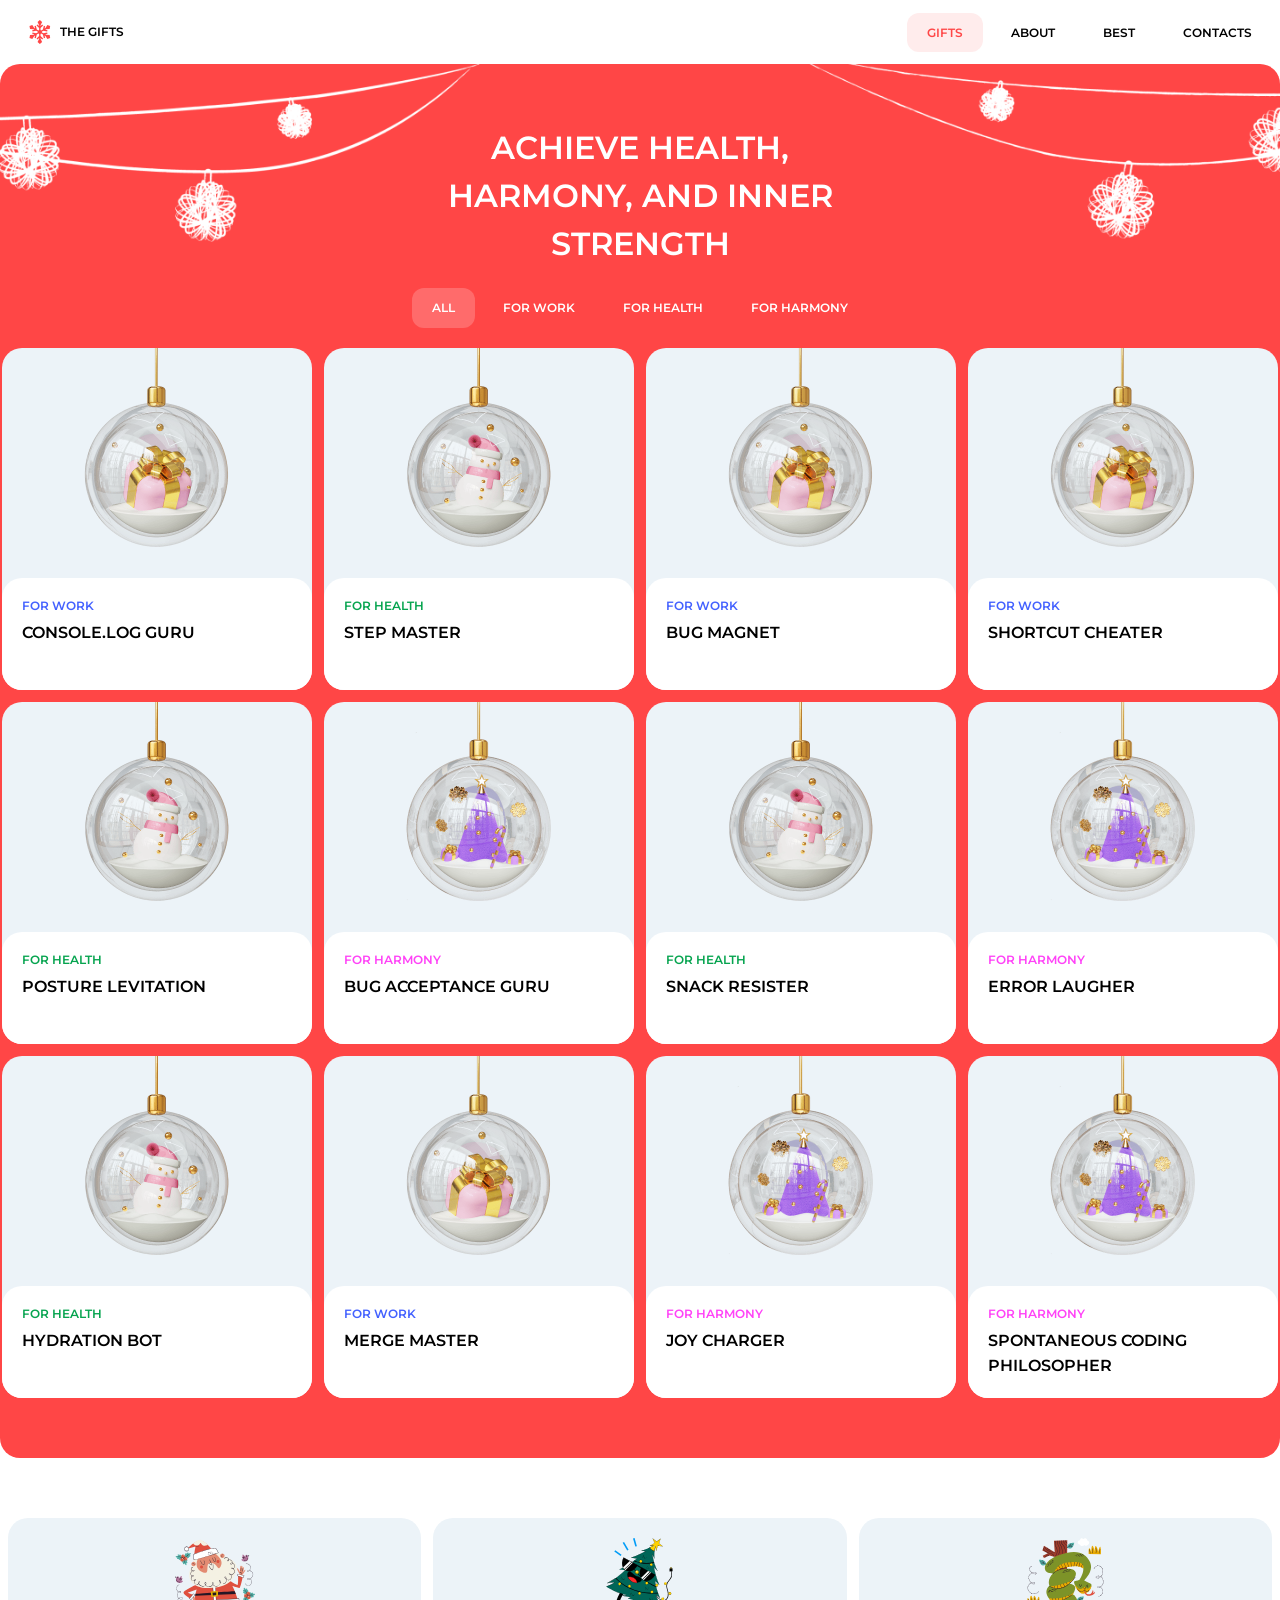
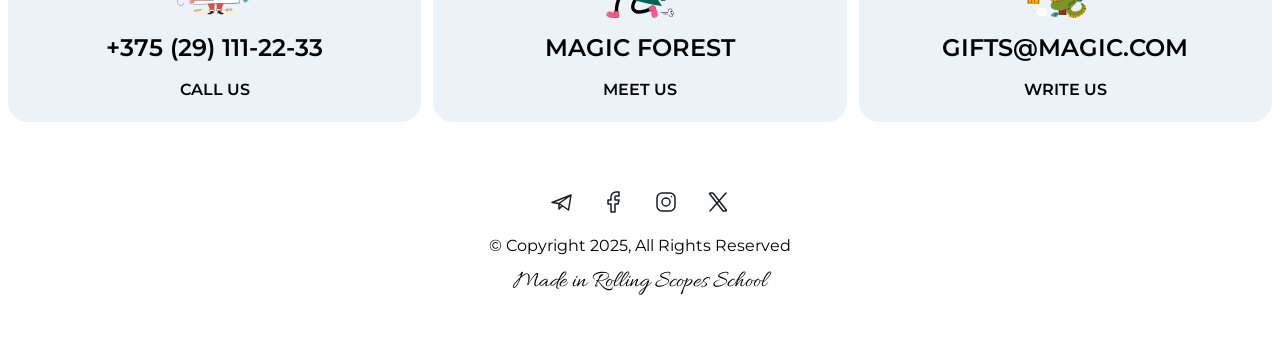
==== christmas-shop/gifts.html @ 58f9c434 "feat: add responsive design gifts 768" ====
<!DOCTYPE html>
<html lang="en">
<head>
    <meta charset="UTF-8">
    <meta name="viewport" content="width=device-width, initial-scale=1.0">
    <link rel="shortcut icon" href="images/logo.svg" type="image/svg+xml">
    <link rel="stylesheet" href="css/general.css">
    <link rel="stylesheet" href="css/gifts-desktop.css">
    <link rel="preconnect" href="https://fonts.googleapis.com">
    <link rel="preconnect" href="https://fonts.gstatic.com" crossorigin>
    <link href="https://fonts.googleapis.com/css2?family=Montserrat&display=swap" rel="stylesheet">
    <link href="https://fonts.googleapis.com/css2?family=Allura&display=swap" rel="stylesheet">
    <title>Christmas Shop</title>
</head>
<body>
    <div class="container">
        <header>
            <nav>
                <a class="logo" href="index.html">
                    <img src="images/logo.svg" alt="Logo">
                    <p class="action-small">the gifts</p>
                </a>
                <ul class="nav-links">
                    <li><a class="action-small active">Gifts</a></li>
                    <li><a class="action-small" href="#about">About</a></li>
                    <li><a class="action-small" href="#best-gifts">Best</a></li>
                    <li><a class="action-small" href="#contacts">Contacts</a></li>
                </ul>
                <div class="burger-menu">
                    <span></span>
                    <span></span>
                </div>
            </nav>
        </header>
        <main>
            <section id="gifts">
                <div class="gifts-content">
                    <h1>Achieve health, harmony, and inner strength</h1>
                    <div class="gifts-tabs">
                        <button class="action-small active" data-tab="All">All</button>
                        <button class="action-small" data-tab="work">for work</button>
                        <button class="action-small" data-tab="health">for health</button>
                        <button class="action-small" data-tab="harmony">for harmony</button>
                    </div>
                    <div class="gifts-items">
                        <div class="gift-item" data-category="work">
                            <img src="images/gift-for-work.png" alt="Gift 1">
                            <div class="gift-text">
                                <p class="h4 for-work">For work</p>
                                <p class="h3">Console.log Guru</p>
                            </div>
                        </div>
                        <div class="gift-item" data-category="health">
                            <img src="images/gift-for-health.png" alt="Gift 2">
                            <div class="gift-text">
                                <p class="h4 for-health">For health</p>
                                <p class="h3">Step Master</p>
                            </div>
                        </div>
                        <div class="gift-item" data-category="work">
                            <img src="images/gift-for-work.png" alt="Gift 3">
                            <div class="gift-text">
                                <p class="h4 for-work">For work</p>
                                <p class="h3">Bug magnet</p>
                            </div>
                        </div>
                        <div class="gift-item" data-category="work">
                            <img src="images/gift-for-work.png" alt="Gift 4">
                            <div class="gift-text">
                                <p class="h4 for-work">For work</p>
                                <p class="h3">Shortcut cheater</p>
                            </div>
                        </div>
                        <div class="gift-item" data-category="health">
                            <img src="images/gift-for-health.png" alt="Gift 5">
                            <div class="gift-text">
                                <p class="h4 for-health">For health</p>
                                <p class="h3">Posture levitation</p>
                            </div>
                        </div>
                        <div class="gift-item" data-category="harmony">
                            <img src="images/gift-for-harmony.png" alt="Gift 6">
                            <div class="gift-text">
                                <p class="h4 for-harmony">For harmony</p>
                                <p class="h3">Bug acceptance guru</p>
                            </div>
                        </div>
                        <div class="gift-item" data-category="health">
                            <img src="images/gift-for-health.png" alt="Gift 7">
                            <div class="gift-text">
                                <p class="h4 for-health">For health</p>
                                <p class="h3">Snack resister</p>
                            </div>
                        </div>
                        <div class="gift-item" data-category="harmony">
                            <img src="images/gift-for-harmony.png" alt="Gift 8">
                            <div class="gift-text">
                                <p class="h4 for-harmony">For harmony</p>
                                <p class="h3">Error laugher</p>
                            </div>
                        </div>
                        <div class="gift-item" data-category="health">
                            <img src="images/gift-for-health.png" alt="Gift 9">
                            <div class="gift-text">
                                <p class="h4 for-health">For health</p>
                                <p class="h3">Hydration bot</p>
                            </div>
                        </div>
                        <div class="gift-item" data-category="work">
                            <img src="images/gift-for-work.png" alt="Gift 10">
                            <div class="gift-text">
                                <p class="h4 for-work">For work</p>
                                <p class="h3">Merge master</p>
                            </div>
                        </div>
                        <div class="gift-item" data-category="harmony">
                            <img src="images/gift-for-harmony.png" alt="Gift 11">
                            <div class="gift-text">
                                <p class="h4 for-harmony">For harmony</p>
                                <p class="h3">Joy charger</p>
                            </div>
                        </div>
                        <div class="gift-item" data-category="harmony">
                            <img src="images/gift-for-harmony.png" alt="Gift 12">
                            <div class="gift-text">
                                <p class="h4 for-harmony">For harmony</p>
                                <p class="h3">Spontaneous Coding Philosopher</p>
                            </div>
                        </div>
                    </div>
                </div>
            </section>
        </main>
        <footer id="contacts">
            <div class="footer-content">
                <div class="footer-contacts">
                    <a class="footer-contact-item" href="tel:+375291112233">
                        <img src="images/santa-claus.svg" alt="Santa Icon">
                        <p class="action-large">+375 (29) 111-22-33</p>
                        <p class="h3">Call Us</p>
                    </a>
                    <a class="footer-contact-item" href="https://maps.app.goo.gl/6pFNHm3pyZWzZZtKA">
                        <img src="images/christmas-tree.svg" alt="Location Icon">
                        <p class="action-large">Magic forest</p>
                        <p class="h3">Meet Us</p>
                    </a>
                    <a class="footer-contact-item" href="mailto:gifts@magic.com">
                        <img src="images/snake.svg" alt="Email Icon">
                        <p class="action-large">gifts@magic.com</p>
                        <p class="h3">Write Us</p>
                    </a>
                </div>
                <div class="footer-social">
                    <div class="footer-social-container">
                        <a href="https://web.telegram.org/" class="footer-social-link">
                            <img src="images/telegram.svg" alt="Telegram Icon">
                        </a>
                        <a href="https://www.facebook.com" class="footer-social-link">
                            <img src="images/facebook.svg" alt="Facebook Icon">
                        </a>
                        <a href="https://www.instagram.com" class="footer-social-link">
                            <img src="images/instagram.svg" alt="Instagram Icon">
                        </a>
                        <a href="https://www.x.com" class="footer-social-link">
                            <img src="images/X.svg" alt="X Icon">
                        </a>
                    </div>
                    <p class="paragraph">© Copyright 2025, All Rights Reserved</p>
                    <a class="caption" href="https://rs.school/" target="_blank">Made in Rolling Scopes School</a>
                </div>
            </div>
        </footer>
    </div>
</body>
</html>
---- christmas-shop/css/general.css ----
:root {
    --primary-color: #FF4646;
    --primary-10: #FF46461A;
    --content-background: #ECF3F8;
    --static-white: #FFFFFF;
    --static-white-40: #FFFFFF66;
    --static-white-20: #FFFFFF33;
    --overlay: #181C29CC;
    --dark: #181C29;
    --tag-purple: #4361FF;
    --tag-pink: #FF43F7;
    --tag-green: #06A44F;
}

@import url('https://fonts.googleapis.com/css2?family=Montserrat&display=swap');
@import url('https://fonts.googleapis.com/css2?family=Allura&display=swap');

h1 {
    font-family: Montserrat, sans-serif;
    font-size: 32px;
    font-weight: 600;
    line-height:  150%;
    letter-spacing:  18%;
    text-transform: uppercase;
}

h2 {
    font-family: Montserrat, sans-serif;
    font-size: 24px;
    font-weight: 600;
    line-height: 152%;
    letter-spacing: 16%;
    text-transform: uppercase;
}

h3, .h3 {
    font-family: Montserrat, sans-serif;
    font-size: 16px;
    font-weight: 600;
    line-height: 152%;
    letter-spacing: 8%;
    text-transform: uppercase;
}

h4, .h4 {
    font-family: Montserrat, sans-serif;
    font-size: 12px;
    font-weight: 600;
    line-height: 130%;
    letter-spacing: 5%;
    text-transform: uppercase;
}

.paragraph {
    font-family: Montserrat, sans-serif;
    font-size: 16px;
    font-weight: 400;
    line-height: 148%;
}

.action-large {
    font-family: Montserrat, sans-serif;
    font-size: 24px;
    font-weight: 600;
    line-height: 150%;
    letter-spacing: 16%;
    text-transform: uppercase;
}

.action-small {
    font-family: Montserrat, sans-serif;
    font-size: 12px;
    font-weight: 600;
    line-height: 130%;
    letter-spacing: 5%;
    text-transform: uppercase;
}

.caption {
    font-family: Allura, cursive;
    font-size: 24px;
    font-weight: 400;
    line-height: 100%;
    letter-spacing: 5%;
}

.slider-text {
    font-family: Montserrat, sans-serif;
    font-size: 80px;
    font-weight: 600;
    text-transform: uppercase;
    letter-spacing: 1.5%;
}

.for-work {
    color: var(--tag-purple);
}

.for-health {
    color: var(--tag-green);
}

.for-harmony {
    color: var(--tag-pink);
}

* {
    margin: 0;
    padding: 0;
    box-sizing: border-box;
}

html {
    scroll-behavior: smooth;
}

section {
    background-color: var(--primary-color);
}

.container {
    max-width: 1440px;
    margin: 0 auto;
    display: flex;
    flex-direction: column;
    overflow-x: hidden;
}

header {
    display: flex;
    justify-content: center;
    align-items: center;
    height: 64px;
    padding: 0px 8px;
}

nav {
    display: flex;
    justify-content: space-between;
    align-items: center;
    flex-basis: 100%;
    max-width: 1276px;
}

a {
    text-decoration: none;
    color: inherit;
}

.logo {
    display: flex;
    align-items: center;
    gap: 8px;
    padding: 8px 20px;
}

.logo > img {
    width: 24px;
    height: 24px;
}

nav > ul {
    display: flex;
    gap: 8px;
}

nav > ul > li {
    list-style: none;
}

nav > ul > li > a {
    padding: 12px 20px;
    border-radius: 12px;
    transition: all 0.3s ease;
}

nav > ul > li > a:hover, nav > ul > li > a.active {
    color: var(--primary-color);
    background-color: var(--primary-10);
}

nav > ul > li > a.active {
    cursor: default;
}

.burger-menu {
    display: none;
}

footer {
    display: flex;
    justify-content: center;
    align-items: center;
    min-height: 496px;
    padding: 0px 8px;
}

.footer-content {
    display: flex;
    flex-direction: column;
    align-items: center;
    gap: 60px;
    width: 100%;
    max-width: 1276px;
    padding: 60px 0px;
}

.footer-contacts {
    display: flex;
    width: 100%;
    gap: 12px;
}

.footer-contact-item {
    display: flex;
    flex-direction: column;
    align-items: center;
    gap: 12px;
    width: 100%;
    padding: 20px;

    background-color: var(--content-background);
    border-radius: 20px;

    transition: all 0.3s ease;
}

.footer-contact-item:hover {
    color: var(--primary-color);
}

.footer-social {
    display: flex;
    flex-direction: column;
    justify-content: center;
    width: 100%;
    gap: 12px;
}

.footer-social-link {
    display: flex;
    justify-content: center;
    align-items: center;
    height: 40px;
    width: 40px;
}

.footer-social-link > img {
    transition: all 0.3s ease;
}

.footer-social-link > img:hover {
    filter: brightness(0) saturate(100%) invert(40%) sepia(94%) saturate(2083%) hue-rotate(333deg) brightness(99%) contrast(107%);
}

.footer-social-container {
    display: flex;
    justify-content: center;
    gap: 12px;
}

.footer-social > p, .footer-social > .caption {
    transition: all 0.3s ease;
    text-align: center;
}

.footer-social > .caption:hover {
    color: var(--primary-color);
}

@media (max-width: 768px) {
    .container {
        width: 100%;
    }

    .nav-links {
        display: none;
    }

    .burger-menu {
        display: block;
        position: relative;
        z-index: 100;
        width: 40px;
        height: 40px;
        gap: 8px;
        cursor: pointer;
    }

    .burger-menu > span {
        width: 20px;
        height: 2px;
        background-color: var(--dark);

        position: absolute;
        top: 16px;
        left: 50%;
        transform: translate(-50%, 50%);
        transition: all 0.3s ease;
    }

    .burger-menu > span:nth-child(2) {
        top: 24px;
    }

    
}

@media (max-width: 1060px) { 
    .footer-contacts {
        flex-direction: column;
    }
}
---- christmas-shop/css/gifts-desktop.css ----
:root {
    --primary-color: #FF4646;
    --primary-10: #FF46461A;
    --content-background: #ECF3F8;
    --static-white: #FFFFFF;
    --static-white-40: #FFFFFF66;
    --static-white-20: #FFFFFF33;
    --overlay: #181C29CC;
    --dark: #181C29;
    --tag-purple: #4361FF;
    --tag-pink: #FF43F7;
    --tag-green: #06A44F;
}

#gifts {
    display: flex;
    flex-direction: column;
    align-items: center;
    padding: 60px 0px;

    background-color: var(--primary-color);
    border-radius: 20px;

    background-image: url('../images/bg-garland.png');
    background-repeat: no-repeat;
    background-position: top;
    background-size: contain;
}

.gifts-content {
    display: flex;
    flex-direction: column;
    align-items: center;
    justify-content: center;
    gap: 20px;

    color: var(--static-white);
}

.gifts-content > h1 {
    text-align: center;
    max-width: 426px;
    width: 100%;
}

.gifts-tabs {
    display: flex;
    gap: 8px;
    border-radius: 12px;
}

.gifts-tabs > button {
    padding: 12px 20px;
    border-radius: 12px;
    color: var(--static-white);
    background-color: transparent;
    border: none;

    transition: all 0.3s ease;
}

.gifts-tabs > button:hover, .gifts-tabs > button.active {
    background-color: var(--static-white-20);
}

.gifts-items {
    display: flex;
    align-items: center;
    justify-content: center;
    flex-wrap: wrap;
    width: 100%;
    gap: 12px;
}

.gift-item {
    display: flex;
    flex-direction: column;
    align-items: center;

    background-color: var(--content-background);
    border-radius: 20px;

    width: 310px;
    height: 342px;

    cursor: pointer;
}

.gift-item:hover .gift-text .h3 {
    transition: all 0.3s ease;
}

.gift-item:hover .gift-text .h3 {
    color: var(--primary-color);
}

.gift-item > img {
    height: 230px;
}

.gift-text {
    display: flex;
    flex-direction: column;
    width: 100%;
    height: 100%;
    gap: 8px;
    padding: 20px;
    border-radius: 20px;

    color: black;
    background-color: var(--static-white);
}
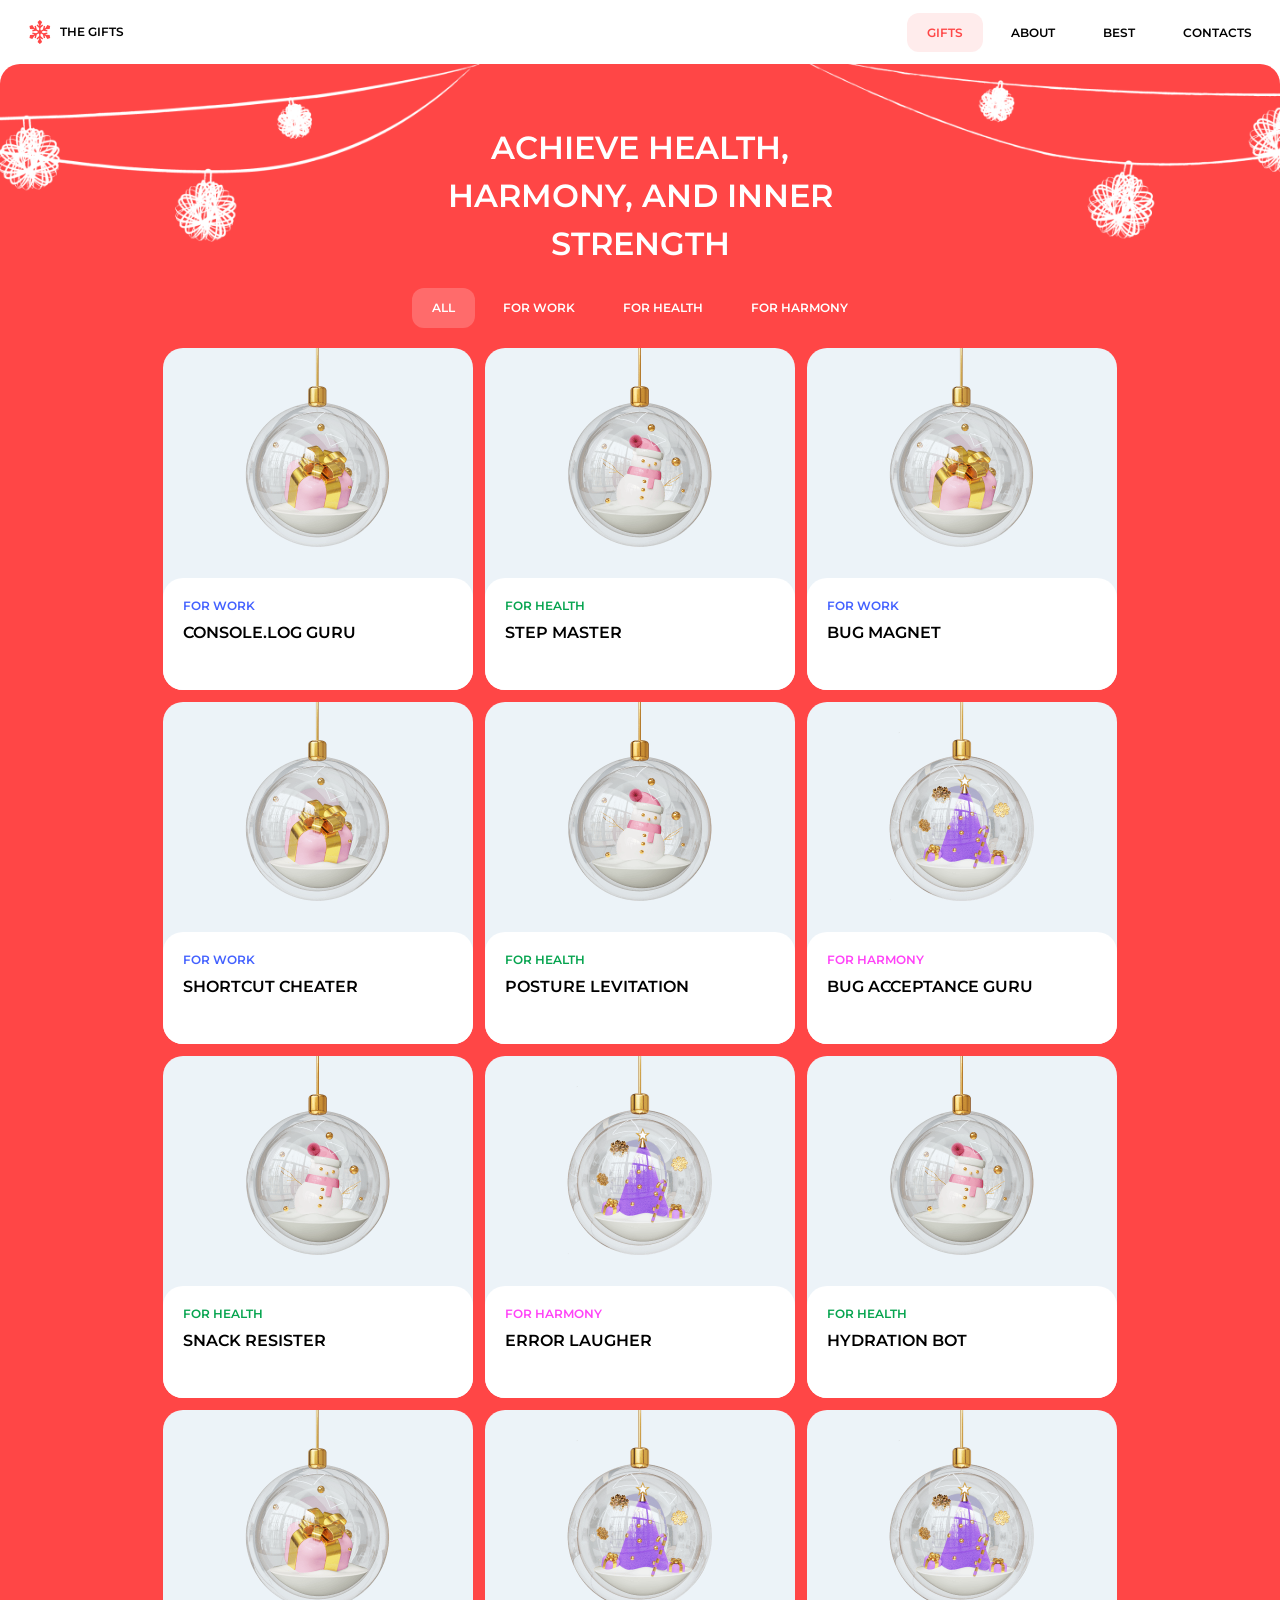
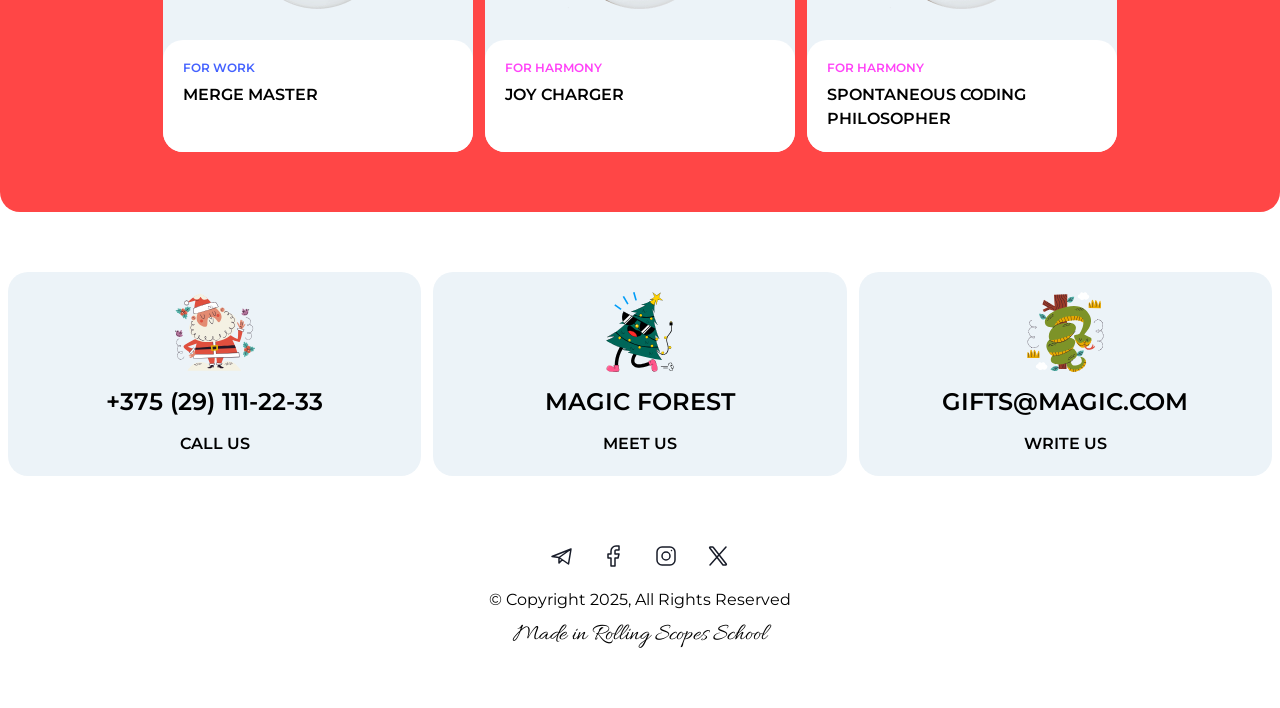
==== commit 44eb7e97: "feat: add additinonal functionality for burger menu" ====
--- a/christmas-shop/gifts.html
+++ b/christmas-shop/gifts.html
@@ -5,7 +5,7 @@
     <meta name="viewport" content="width=device-width, initial-scale=1.0">
     <link rel="shortcut icon" href="images/logo.svg" type="image/svg+xml">
     <link rel="stylesheet" href="css/general.css">
-    <link rel="stylesheet" href="css/gifts-desktop.css">
+    <link rel="stylesheet" href="css/gifts.css">
     <link rel="preconnect" href="https://fonts.googleapis.com">
     <link rel="preconnect" href="https://fonts.gstatic.com" crossorigin>
     <link href="https://fonts.googleapis.com/css2?family=Montserrat&display=swap" rel="stylesheet">
@@ -33,6 +33,16 @@
             </nav>
         </header>
         <main>
+            <section class="burger-section">
+                <nav>
+                    <ul class="burger-links">
+                        <li><a class="action-large active" href="gifts.html">Gifts</a></li>
+                        <li><a class="action-large" href="#about">About</a></li>
+                        <li><a class="action-large" href="#best-gifts">Best</a></li>
+                        <li><a class="action-large" href="#contacts">Contacts</a></li>
+                    </ul>
+                </nav>
+            </section>
             <section id="gifts">
                 <div class="gifts-content">
                     <h1>Achieve health, harmony, and inner strength</h1>
@@ -171,5 +181,6 @@
             </div>
         </footer>
     </div>
+    <script src="js/burger.js"></script>
 </body>
 </html>
--- a/christmas-shop/css/general.css
+++ b/christmas-shop/css/general.css
@@ -1,3 +1,6 @@
+@import url('https://fonts.googleapis.com/css2?family=Montserrat&display=swap');
+@import url('https://fonts.googleapis.com/css2?family=Allura&display=swap');
+
 :root {
     --primary-color: #FF4646;
     --primary-10: #FF46461A;
@@ -12,15 +15,12 @@
     --tag-green: #06A44F;
 }
 
-@import url('https://fonts.googleapis.com/css2?family=Montserrat&display=swap');
-@import url('https://fonts.googleapis.com/css2?family=Allura&display=swap');
-
 h1 {
     font-family: Montserrat, sans-serif;
     font-size: 32px;
     font-weight: 600;
     line-height:  150%;
-    letter-spacing:  18%;
+    letter-spacing:  18.5%;
     text-transform: uppercase;
 }
 
@@ -29,7 +29,7 @@
     font-size: 24px;
     font-weight: 600;
     line-height: 152%;
-    letter-spacing: 16%;
+    letter-spacing: 17%;
     text-transform: uppercase;
 }
 
@@ -37,8 +37,8 @@
     font-family: Montserrat, sans-serif;
     font-size: 16px;
     font-weight: 600;
-    line-height: 152%;
-    letter-spacing: 8%;
+    line-height: 150%;
+    letter-spacing: 9%;
     text-transform: uppercase;
 }
 
@@ -63,7 +63,7 @@
     font-size: 24px;
     font-weight: 600;
     line-height: 150%;
-    letter-spacing: 16%;
+    letter-spacing: 17%;
     text-transform: uppercase;
 }
 
@@ -72,7 +72,7 @@
     font-size: 12px;
     font-weight: 600;
     line-height: 130%;
-    letter-spacing: 5%;
+    letter-spacing: 6%;
     text-transform: uppercase;
 }
 
@@ -88,8 +88,8 @@
     font-family: Montserrat, sans-serif;
     font-size: 80px;
     font-weight: 600;
-    text-transform: uppercase;
-    letter-spacing: 1.5%;
+    letter-spacing: 1.7%;
+    text-transform: uppercase;
 }
 
 .for-work {
@@ -174,7 +174,7 @@
     transition: all 0.3s ease;
 }
 
-nav > ul > li > a:hover, nav > ul > li > a.active {
+nav > ul > li > a.active {
     color: var(--primary-color);
     background-color: var(--primary-10);
 }
@@ -184,6 +184,10 @@
 }
 
 .burger-menu {
+    display: none;
+}
+
+.burger-section {
     display: none;
 }
 
@@ -225,10 +229,6 @@
     transition: all 0.3s ease;
 }
 
-.footer-contact-item:hover {
-    color: var(--primary-color);
-}
-
 .footer-social {
     display: flex;
     flex-direction: column;
@@ -247,10 +247,6 @@
 
 .footer-social-link > img {
     transition: all 0.3s ease;
-}
-
-.footer-social-link > img:hover {
-    filter: brightness(0) saturate(100%) invert(40%) sepia(94%) saturate(2083%) hue-rotate(333deg) brightness(99%) contrast(107%);
 }
 
 .footer-social-container {
@@ -264,13 +260,28 @@
     text-align: center;
 }
 
-.footer-social > .caption:hover {
-    color: var(--primary-color);
+@media (hover: hover) {
+    nav > ul > li > a:hover {
+        color: var(--primary-color);
+        background-color: var(--primary-10);
+    }
+
+    .footer-contact-item:hover {
+        color: var(--primary-color);
+    }
+
+    .footer-social-link > img:hover {
+        filter: brightness(0) saturate(100%) invert(40%) sepia(94%) saturate(2083%) hue-rotate(333deg) brightness(99%) contrast(107%);
+    }
+
+    .footer-social > .caption:hover {
+        color: var(--primary-color);
+    }
 }
 
 @media (max-width: 768px) {
     .container {
-        width: 100%;
+        width: 100vw;
     }
 
     .nav-links {
@@ -302,8 +313,61 @@
     .burger-menu > span:nth-child(2) {
         top: 24px;
     }
-
     
+    .burger-menu.active > span:nth-child(1) {
+        transform: translate(-50%, 50%) rotate(45deg);
+    }
+
+    .burger-menu.active > span:nth-child(2) {
+        top: 16px;
+        transform: translate(-50%, 50%) rotate(-45deg);
+    }
+
+    .burger-section {
+        display: block;
+        position: fixed;
+        top: 64px;
+        left: 0px;
+        z-index: 50;
+
+        visibility: hidden;
+        transform: translateX(100%);
+
+        height: calc(100vh - 64px);
+        width: 100vw;
+        
+        background-color: var(--static-white);
+        transition: all 0.3s ease;
+    }
+    
+    .burger-section.active {
+        visibility: visible;
+        transform: translateX(0%);
+    }
+
+    body.burger-active {
+        overflow: hidden;
+        height: 100vh;
+    }
+
+    .burger-section > nav {
+        display: flex;
+        justify-content: center;
+        align-items: center;
+        height: 100%;
+    }
+
+    .burger-section > nav > ul {
+        display: flex;
+        flex-direction: column;
+        gap: 8px;
+    }
+
+    .burger-section > nav > ul > li {
+        padding: 12px 20px;
+        text-align: center;
+        border-radius: 12px;
+    }
 }
 
 @media (max-width: 1060px) { 
--- a/christmas-shop/css/gifts.css
+++ b/christmas-shop/css/gifts.css
@@ -0,0 +1,129 @@
+:root {
+    --primary-color: #FF4646;
+    --primary-10: #FF46461A;
+    --content-background: #ECF3F8;
+    --static-white: #FFFFFF;
+    --static-white-40: #FFFFFF66;
+    --static-white-20: #FFFFFF33;
+    --overlay: #181C29CC;
+    --dark: #181C29;
+    --tag-purple: #4361FF;
+    --tag-pink: #FF43F7;
+    --tag-green: #06A44F;
+}
+
+#gifts {
+    display: flex;
+    flex-direction: column;
+    align-items: center;
+    padding: 60px 8px;
+
+    background-color: var(--primary-color);
+    border-radius: 20px;
+
+    background-image: url('../images/bg-garland.png');
+    background-repeat: no-repeat;
+    background-position: top;
+    background-size: contain;
+}
+
+.gifts-content {
+    display: flex;
+    flex-direction: column;
+    align-items: center;
+    justify-content: center;
+    gap: 20px;
+
+    color: var(--static-white);
+}
+
+.gifts-content > h1 {
+    text-align: center;
+    max-width: 426px;
+    width: 100%;
+}
+
+.gifts-tabs {
+    display: flex;
+    gap: 8px;
+    border-radius: 12px;
+}
+
+.gifts-tabs > button {
+    padding: 12px 20px;
+    border-radius: 12px;
+    color: var(--static-white);
+    background-color: transparent;
+    border: none;
+
+    transition: all 0.3s ease;
+}
+
+.gifts-tabs > button.active {
+    background-color: var(--static-white-20);
+}
+
+.gifts-items {
+    display: flex;
+    align-items: center;
+    justify-content: center;
+    flex-wrap: wrap;
+    width: 100%;
+    gap: 12px;
+}
+
+.gift-item {
+    display: flex;
+    flex-direction: column;
+    align-items: center;
+
+    background-color: var(--content-background);
+    border-radius: 20px;
+
+    width: 310px;
+    height: 342px;
+
+    cursor: pointer;
+}
+
+
+
+.gift-item > img {
+    height: 230px;
+}
+
+.gift-text {
+    display: flex;
+    flex-direction: column;
+    width: 100%;
+    height: 100%;
+    gap: 8px;
+    padding: 20px;
+    border-radius: 20px;
+
+    color: black;
+    background-color: var(--static-white);
+}
+
+@media (hover: hover) {
+    .gifts-tabs > button:hover {
+        background-color: var(--static-white-20);
+    }
+
+    .gift-item:hover .gift-text .h3 {
+        transition: all 0.3s ease;
+    }
+
+    .gift-item:hover .gift-text .h3 {
+        color: var(--primary-color);
+    }
+}
+
+@media (max-width: 660px) { 
+    .gifts-tabs {
+        gap: 0px;
+    }
+    .gifts-tabs > button {
+        padding: 12px 8px;
+    }
+}
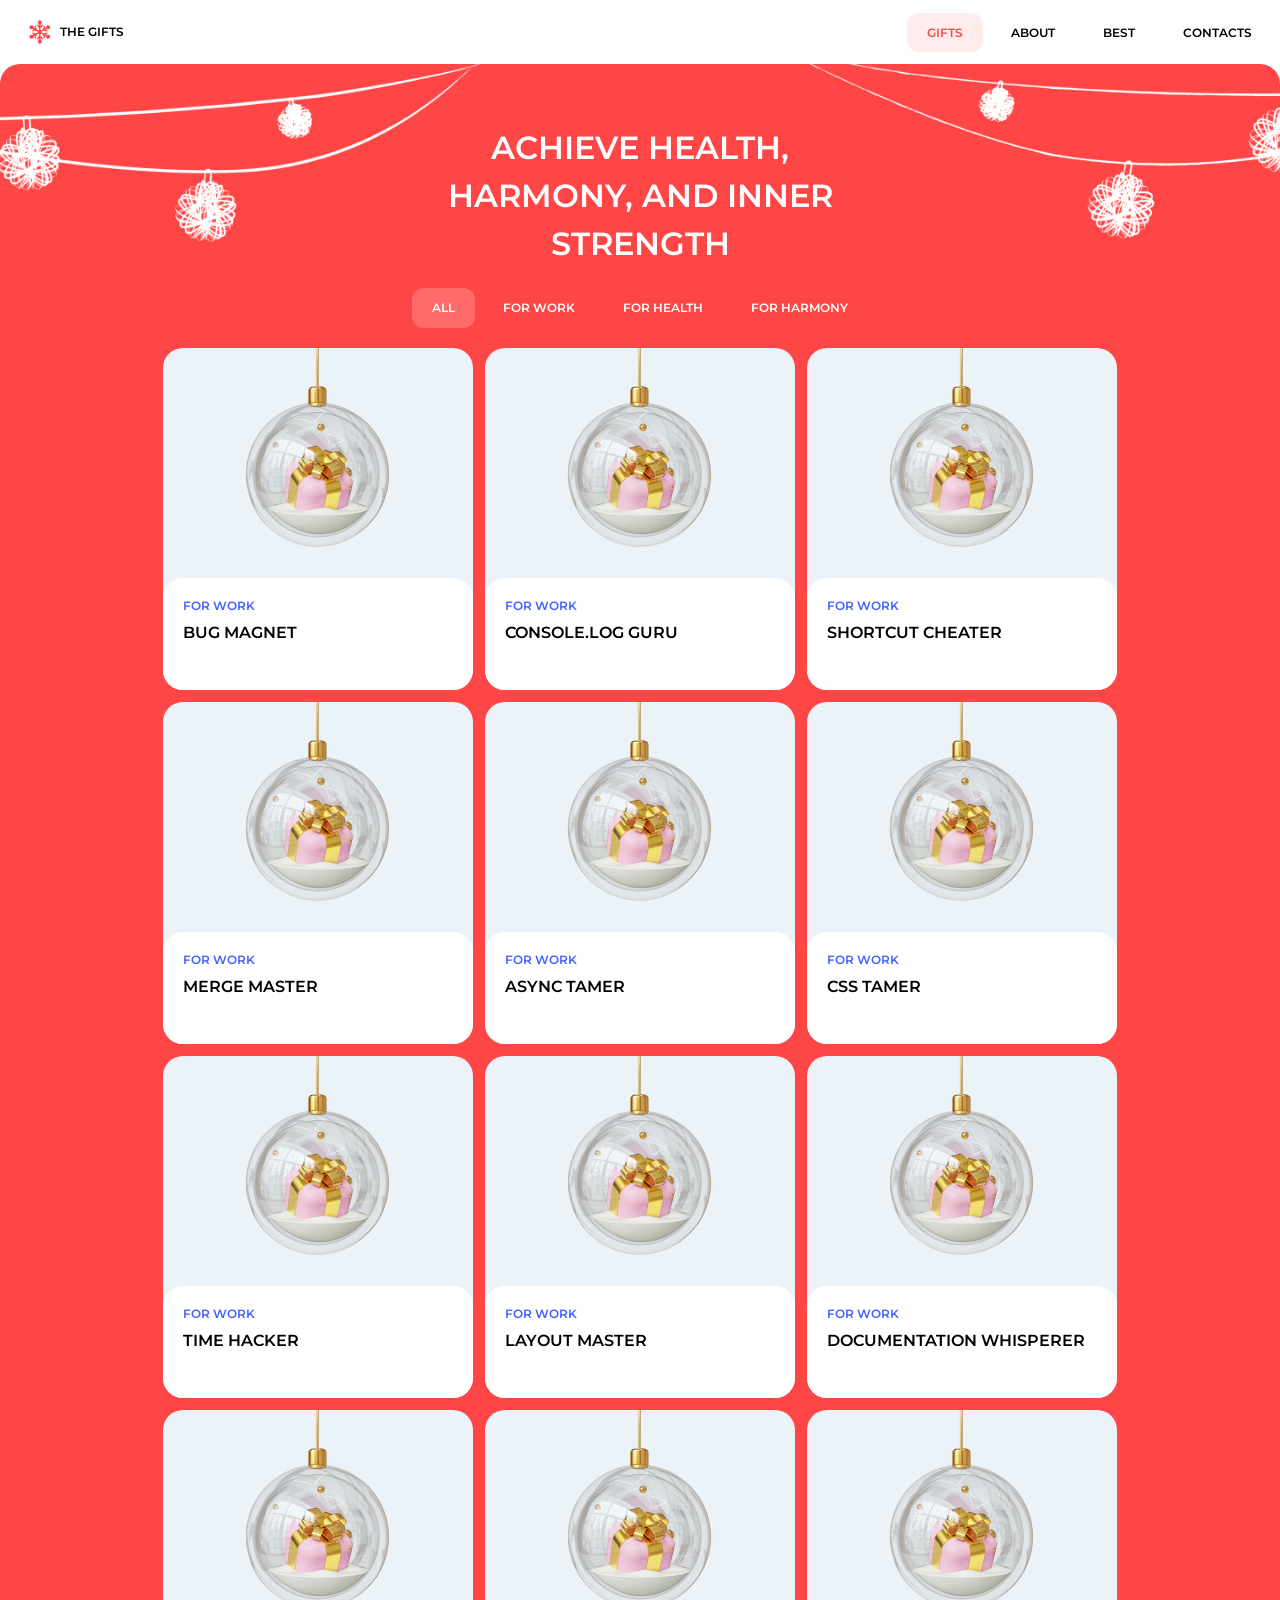
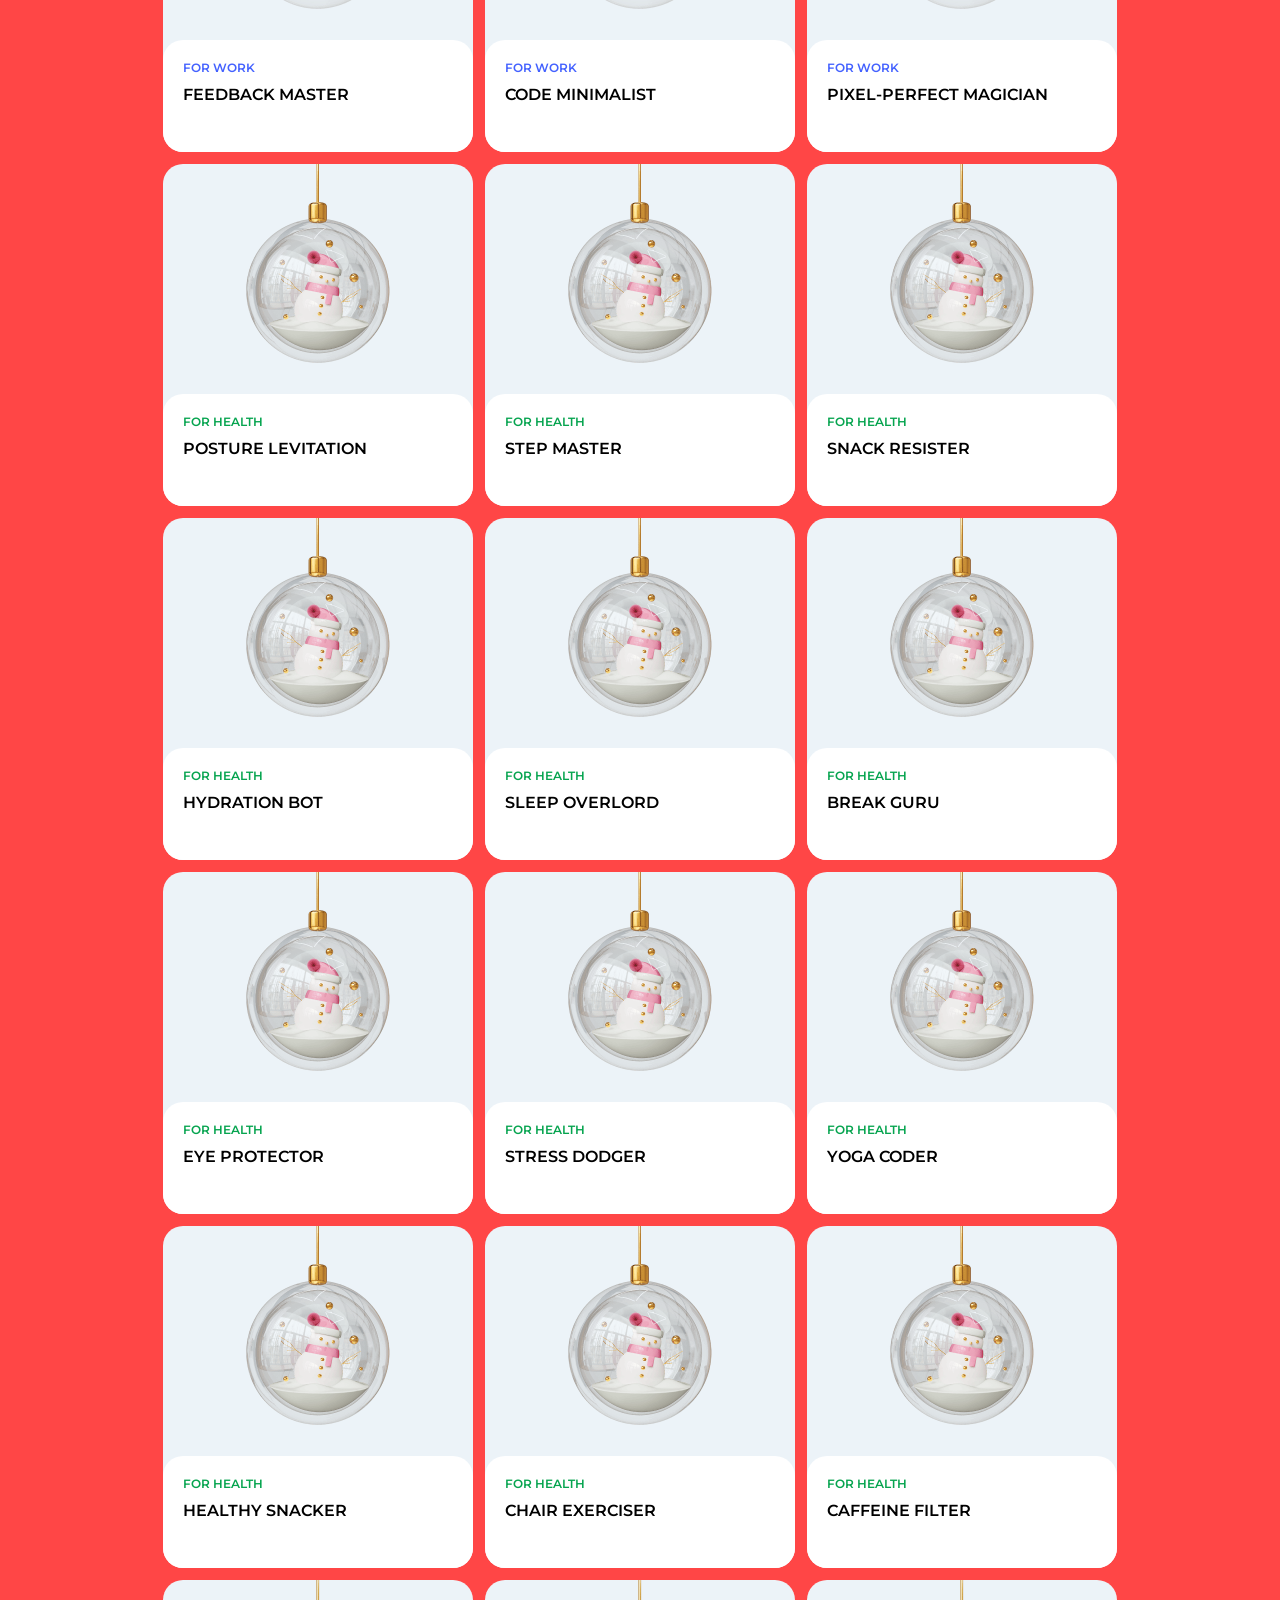
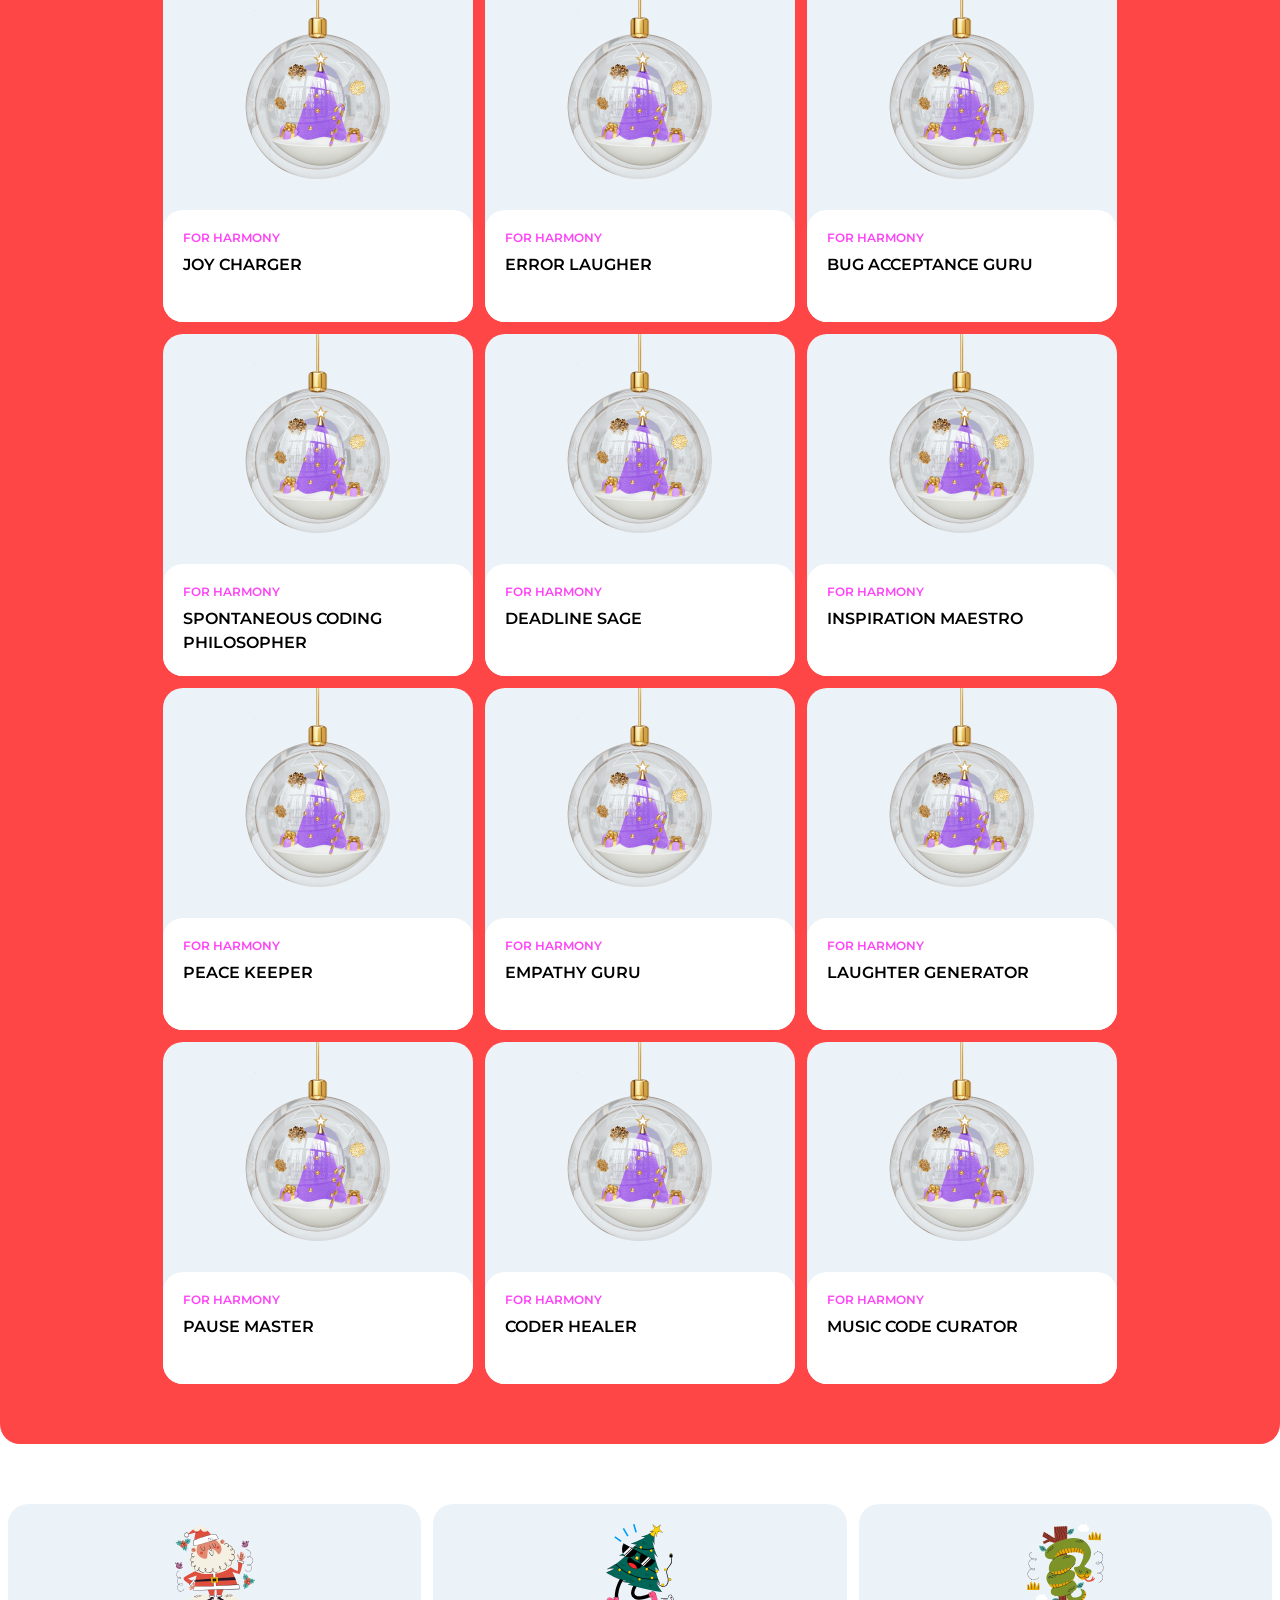
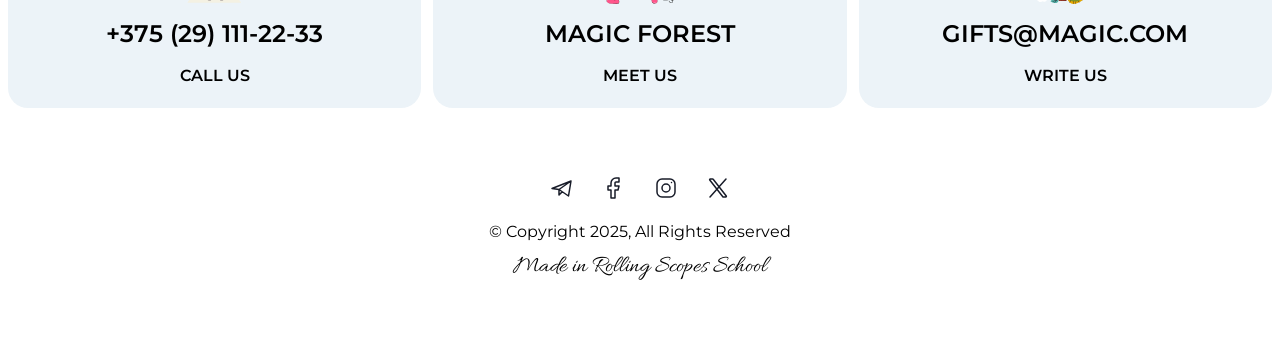
==== commit 64aa5f17: "feat: add cards load on gifts page" ====
--- a/christmas-shop/gifts.html
+++ b/christmas-shop/gifts.html
@@ -47,90 +47,90 @@
                 <div class="gifts-content">
                     <h1>Achieve health, harmony, and inner strength</h1>
                     <div class="gifts-tabs">
-                        <button class="action-small active" data-tab="All">All</button>
-                        <button class="action-small" data-tab="work">for work</button>
-                        <button class="action-small" data-tab="health">for health</button>
-                        <button class="action-small" data-tab="harmony">for harmony</button>
+                        <button class="action-small active" data-tab="all">All</button>
+                        <button class="action-small" data-tab="for-work">for work</button>
+                        <button class="action-small" data-tab="for-health">for health</button>
+                        <button class="action-small" data-tab="for-harmony">for harmony</button>
                     </div>
                     <div class="gifts-items">
-                        <div class="gift-item" data-category="work">
+                        <div class="gift-item" data-category="for-work">
                             <img src="images/gift-for-work.png" alt="Gift 1">
                             <div class="gift-text">
                                 <p class="h4 for-work">For work</p>
                                 <p class="h3">Console.log Guru</p>
                             </div>
                         </div>
-                        <div class="gift-item" data-category="health">
+                        <div class="gift-item" data-category="for-health">
                             <img src="images/gift-for-health.png" alt="Gift 2">
                             <div class="gift-text">
                                 <p class="h4 for-health">For health</p>
                                 <p class="h3">Step Master</p>
                             </div>
                         </div>
-                        <div class="gift-item" data-category="work">
+                        <div class="gift-item" data-category="for-work">
                             <img src="images/gift-for-work.png" alt="Gift 3">
                             <div class="gift-text">
                                 <p class="h4 for-work">For work</p>
                                 <p class="h3">Bug magnet</p>
                             </div>
                         </div>
-                        <div class="gift-item" data-category="work">
+                        <div class="gift-item" data-category="for-work">
                             <img src="images/gift-for-work.png" alt="Gift 4">
                             <div class="gift-text">
                                 <p class="h4 for-work">For work</p>
                                 <p class="h3">Shortcut cheater</p>
                             </div>
                         </div>
-                        <div class="gift-item" data-category="health">
+                        <div class="gift-item" data-category="for-health">
                             <img src="images/gift-for-health.png" alt="Gift 5">
                             <div class="gift-text">
                                 <p class="h4 for-health">For health</p>
                                 <p class="h3">Posture levitation</p>
                             </div>
                         </div>
-                        <div class="gift-item" data-category="harmony">
+                        <div class="gift-item" data-category="for-harmony">
                             <img src="images/gift-for-harmony.png" alt="Gift 6">
                             <div class="gift-text">
                                 <p class="h4 for-harmony">For harmony</p>
                                 <p class="h3">Bug acceptance guru</p>
                             </div>
                         </div>
-                        <div class="gift-item" data-category="health">
+                        <div class="gift-item" data-category="for-health">
                             <img src="images/gift-for-health.png" alt="Gift 7">
                             <div class="gift-text">
                                 <p class="h4 for-health">For health</p>
                                 <p class="h3">Snack resister</p>
                             </div>
                         </div>
-                        <div class="gift-item" data-category="harmony">
+                        <div class="gift-item" data-category="for-harmony">
                             <img src="images/gift-for-harmony.png" alt="Gift 8">
                             <div class="gift-text">
                                 <p class="h4 for-harmony">For harmony</p>
                                 <p class="h3">Error laugher</p>
                             </div>
                         </div>
-                        <div class="gift-item" data-category="health">
+                        <div class="gift-item" data-category="for-health">
                             <img src="images/gift-for-health.png" alt="Gift 9">
                             <div class="gift-text">
                                 <p class="h4 for-health">For health</p>
                                 <p class="h3">Hydration bot</p>
                             </div>
                         </div>
-                        <div class="gift-item" data-category="work">
+                        <div class="gift-item" data-category="for-work">
                             <img src="images/gift-for-work.png" alt="Gift 10">
                             <div class="gift-text">
                                 <p class="h4 for-work">For work</p>
                                 <p class="h3">Merge master</p>
                             </div>
                         </div>
-                        <div class="gift-item" data-category="harmony">
+                        <div class="gift-item" data-category="for-harmony">
                             <img src="images/gift-for-harmony.png" alt="Gift 11">
                             <div class="gift-text">
                                 <p class="h4 for-harmony">For harmony</p>
                                 <p class="h3">Joy charger</p>
                             </div>
                         </div>
-                        <div class="gift-item" data-category="harmony">
+                        <div class="gift-item" data-category="for-harmony">
                             <img src="images/gift-for-harmony.png" alt="Gift 12">
                             <div class="gift-text">
                                 <p class="h4 for-harmony">For harmony</p>
@@ -181,6 +181,17 @@
             </div>
         </footer>
     </div>
+    <button class="scroll-to-top" id="scrollToTop">
+        <svg xmlns="http://www.w3.org/2000/svg" width="24" height="24" viewBox="0 0 24 24" fill="none">
+            <path d="M12 5V19" stroke="#FF4646" stroke-linecap="round" stroke-linejoin="round"/>
+            <path d="M18 11L12 5" stroke="#FF4646" stroke-linecap="round" stroke-linejoin="round"/>
+            <path d="M6 11L12 5" stroke="#FF4646" stroke-linecap="round" stroke-linejoin="round"/>
+        </svg>
+    </button>
+    <script src="js/index.js"></script>
     <script src="js/burger.js"></script>
+    <script src="js/scroll-to-top.js"></script>
+    <script src="js/gifts-load.js"></script>
+    <script src="js/category-switching.js"></script>
 </body>
 </html>
--- a/christmas-shop/css/general.css
+++ b/christmas-shop/css/general.css
@@ -260,6 +260,10 @@
     text-align: center;
 }
 
+.scroll-to-top {
+    display: none;
+}
+
 @media (hover: hover) {
     nav > ul > li > a:hover {
         color: var(--primary-color);
@@ -368,6 +372,26 @@
         text-align: center;
         border-radius: 12px;
     }
+
+    .scroll-to-top {
+        display: flex;
+        justify-content: center;
+        align-items: center;
+        cursor: pointer;
+
+        position: fixed;
+        bottom: 16px;
+        right: 16px;
+        z-index: 100;
+
+        width: 56px;
+        height: 56px;
+        border-radius: 100px;
+
+        background-color: var(--static-white);
+        color: var(--primary-color);
+        border-color: var(--primary-color);
+    }
 }
 
 @media (max-width: 1060px) { 
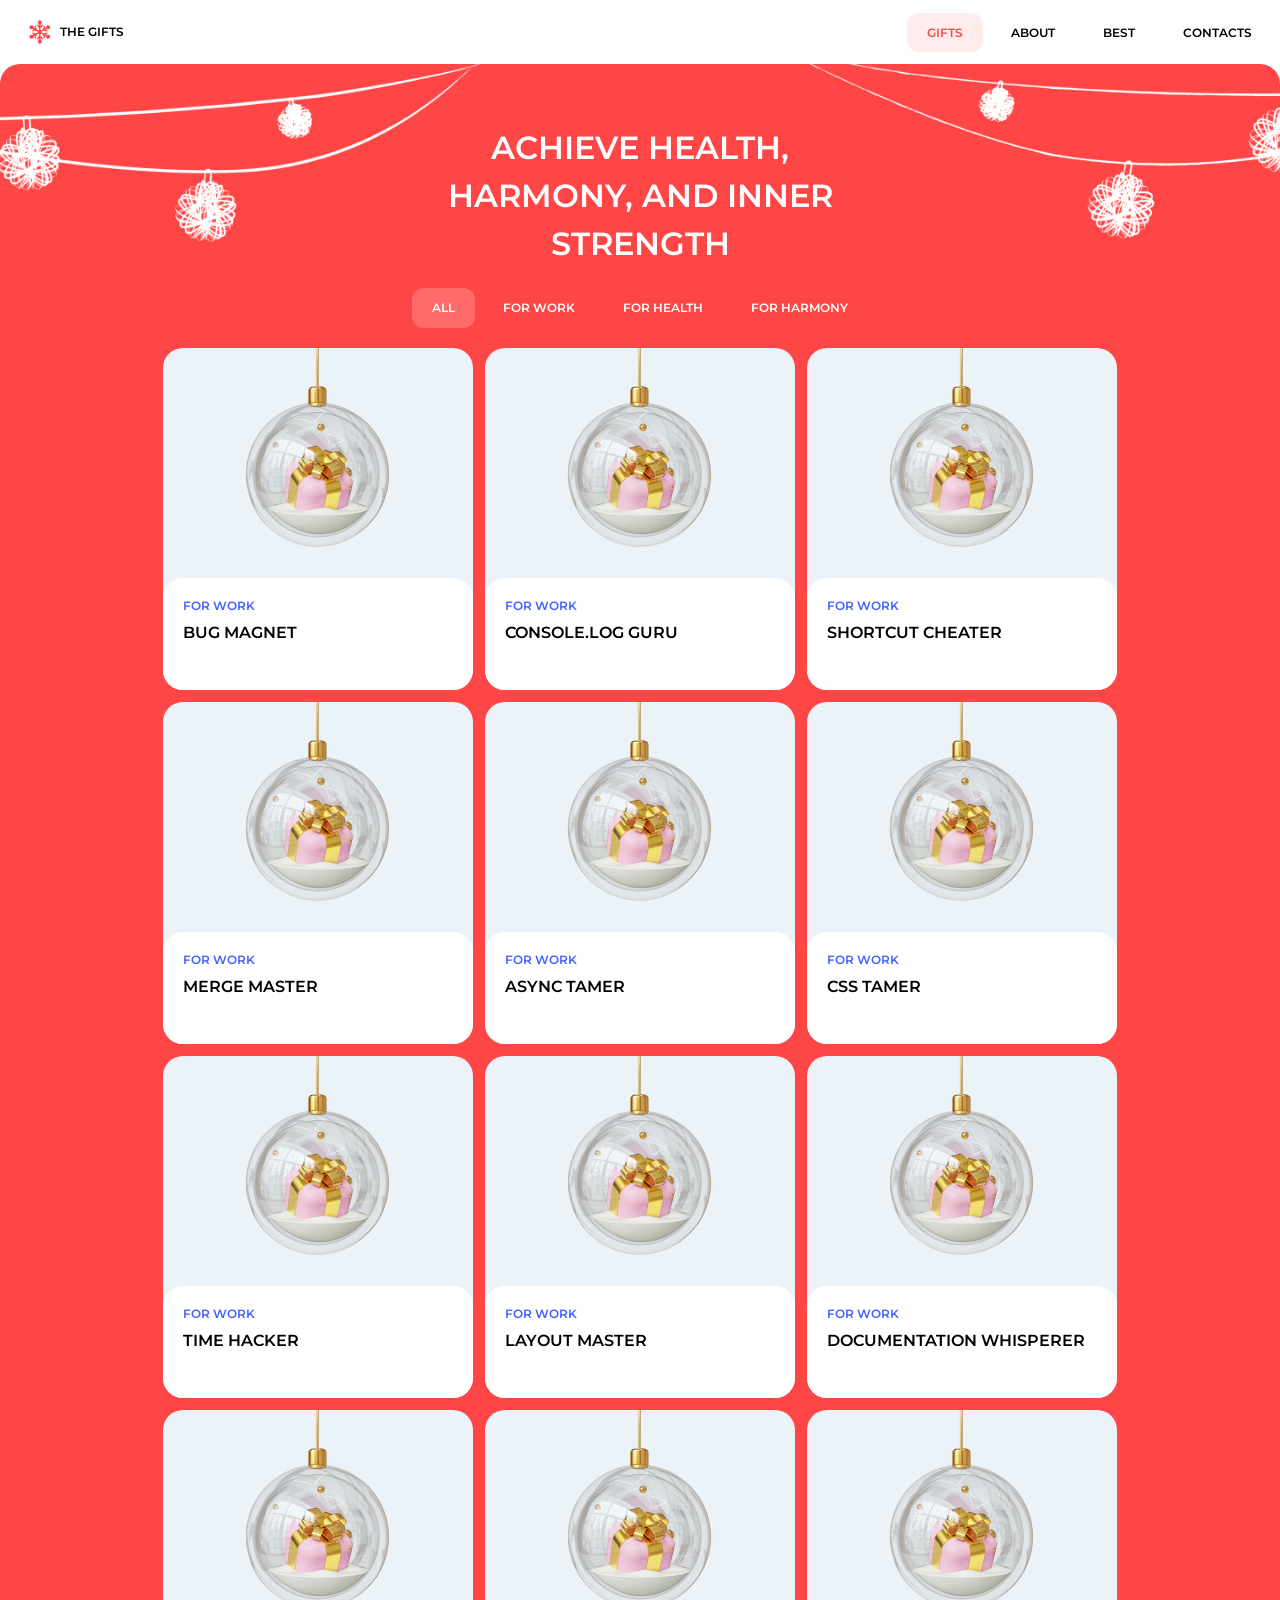
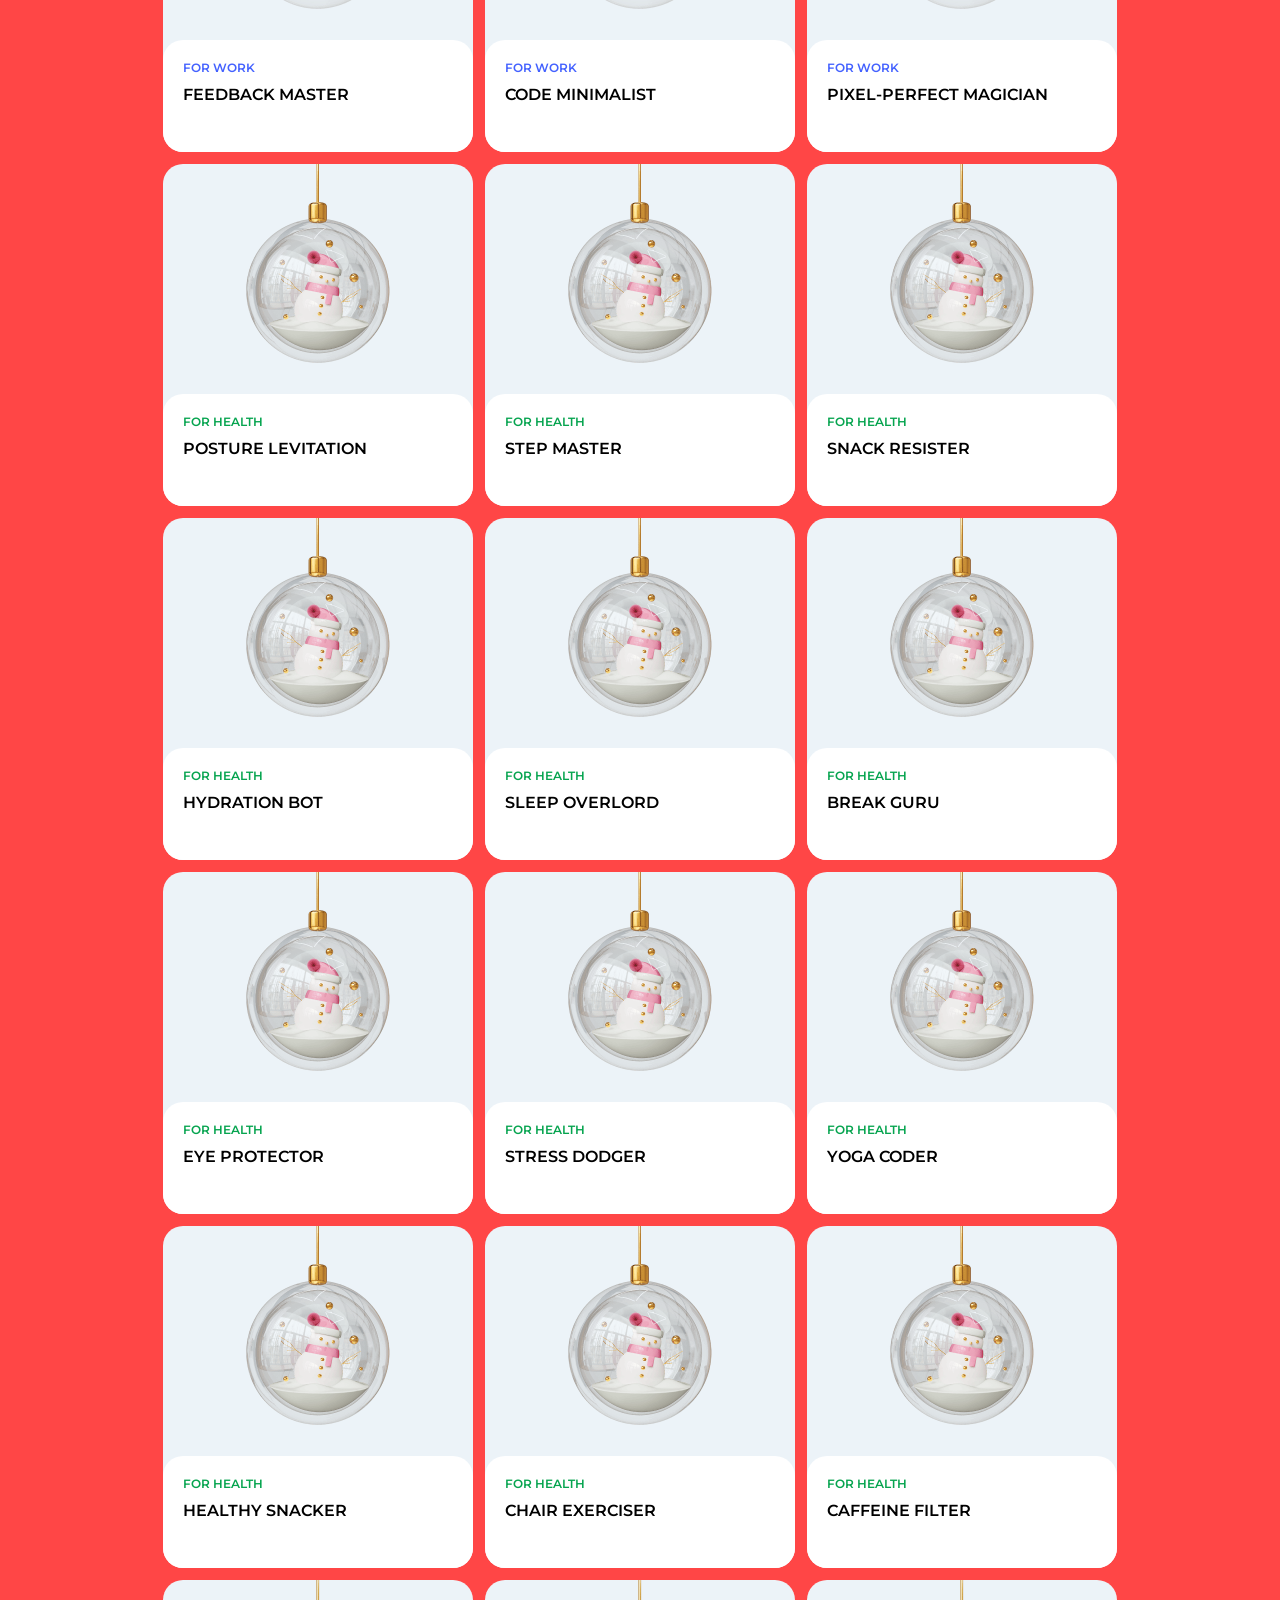
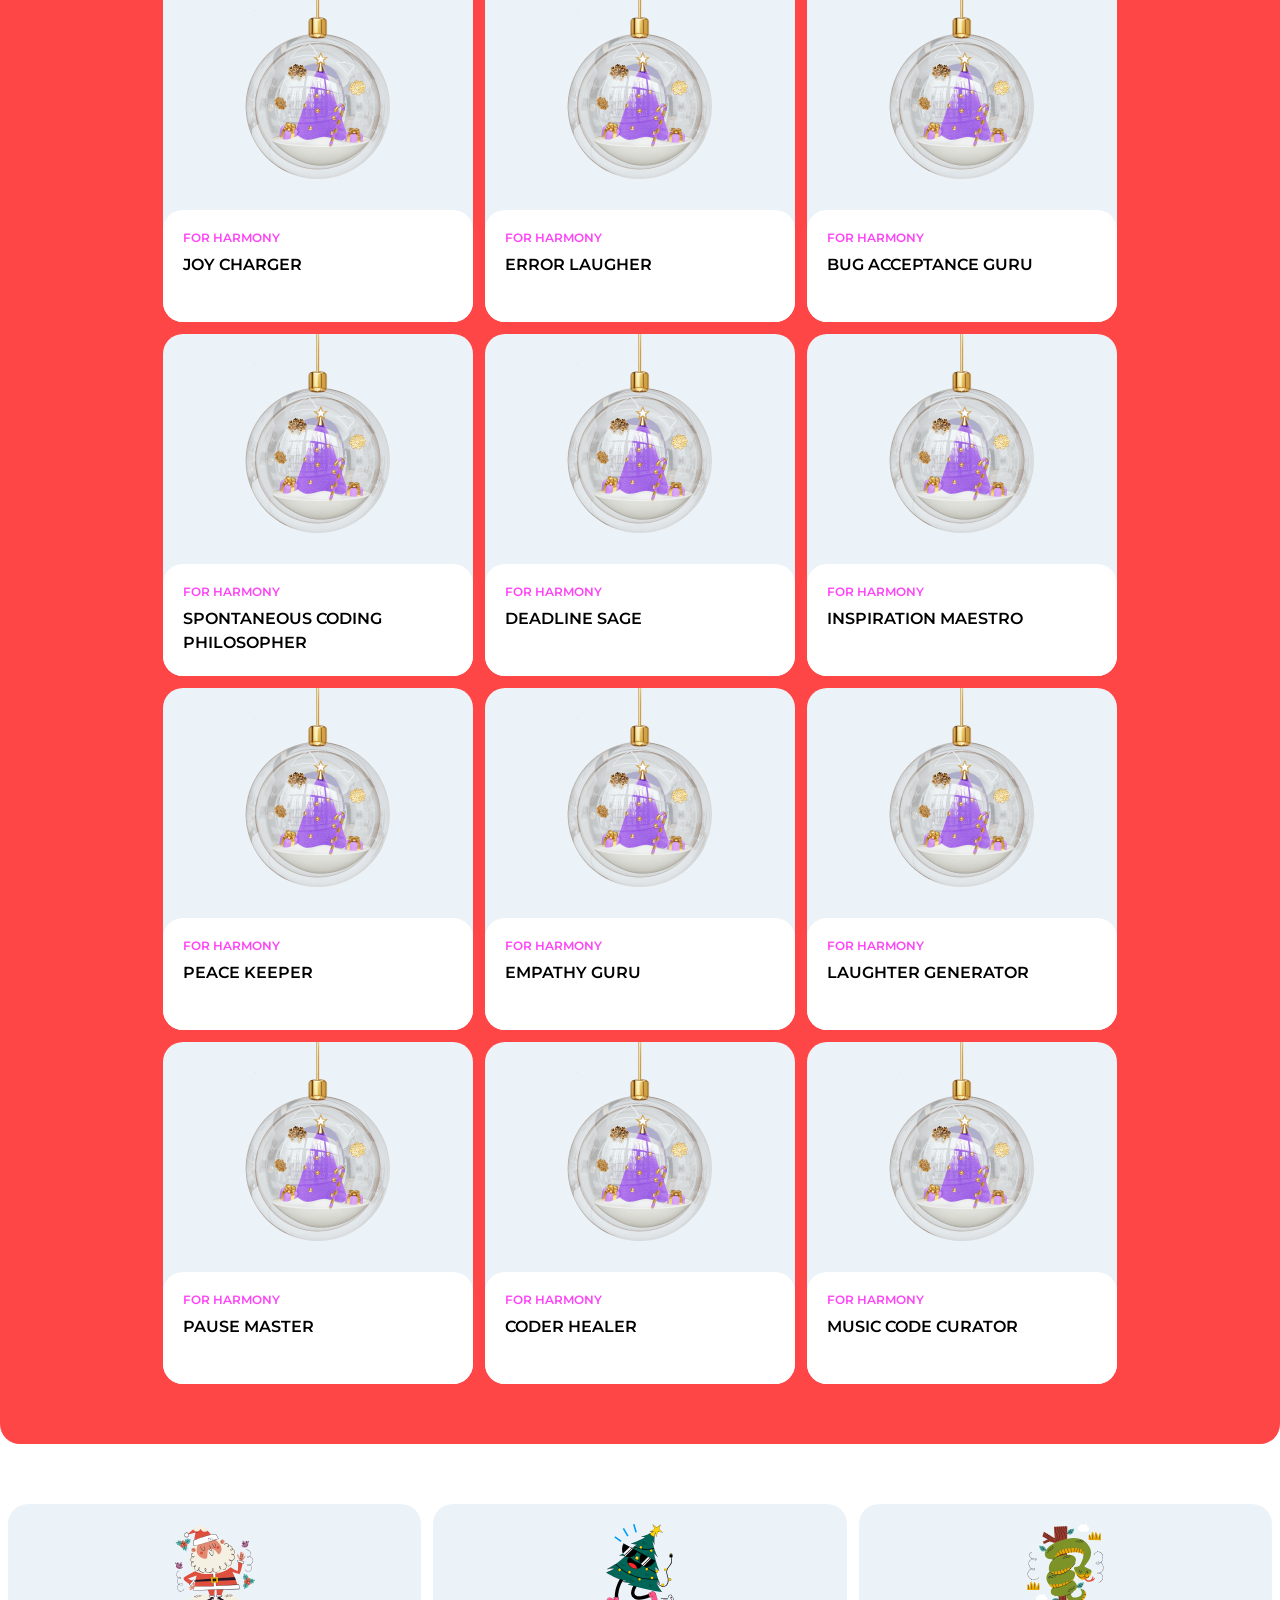
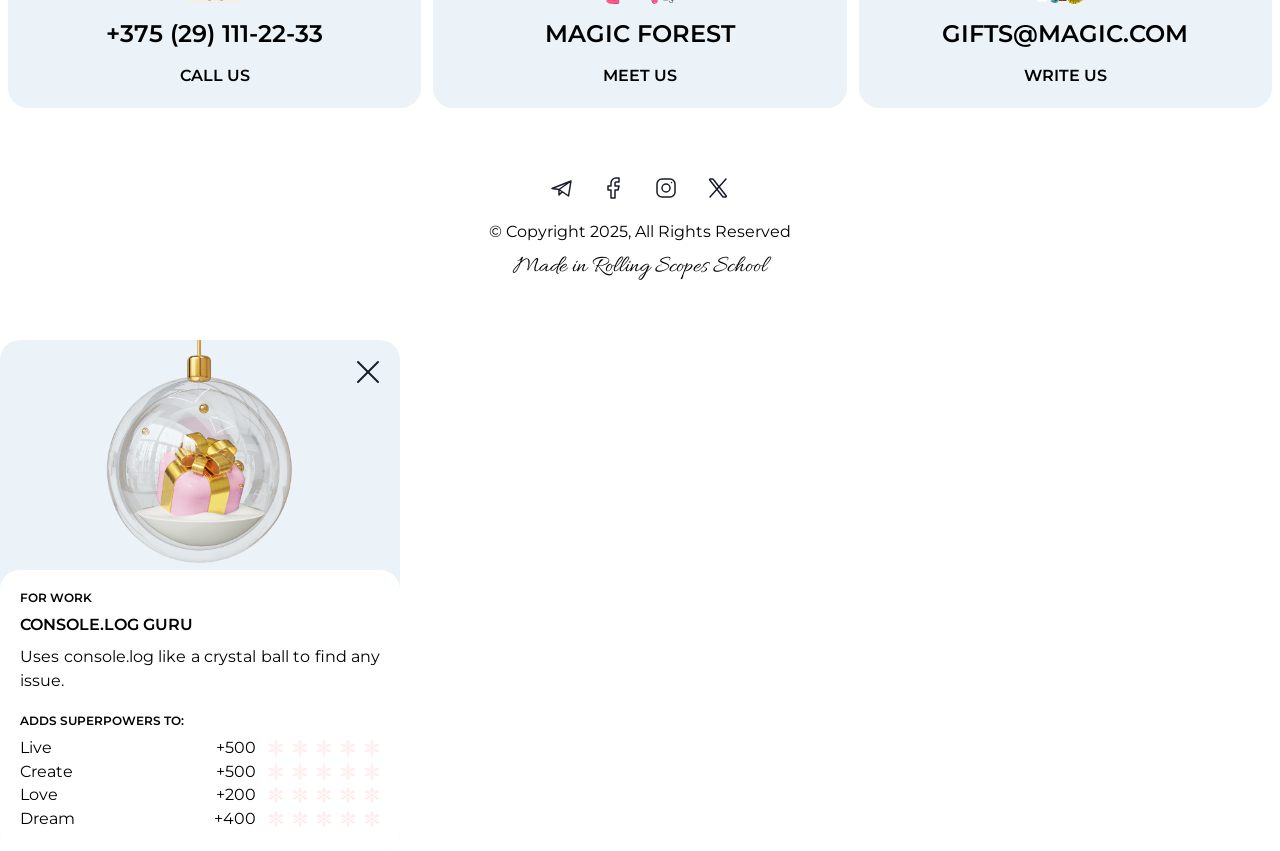
==== commit 5a18acfc: "feat: add modal window functionality" ====
--- a/christmas-shop/gifts.html
+++ b/christmas-shop/gifts.html
@@ -181,6 +181,73 @@
             </div>
         </footer>
     </div>
+    <div class="gift-item-modal">
+        <div class="modal-container">
+            <button class="modal-close">
+                <svg xmlns="http://www.w3.org/2000/svg" width="40" height="40" viewBox="0 0 40 40" fill="none">
+                    <path d="M30 10L10 30" stroke="#181C29" stroke-width="2" stroke-linecap="round" stroke-linejoin="round"/>
+                    <path d="M10 10L30 30" stroke="#181C29" stroke-width="2" stroke-linecap="round" stroke-linejoin="round"/>
+                </svg>
+            </button>
+            <img src="images/gift-for-work.png" alt="for work">
+            <div class="modal-content">
+                <div class="modal-text">
+                    <p class="h4">For work</p>
+                    <p class="h3">Console.log Guru</p>
+                    <p class="paragraph">Uses console.log like a crystal ball to find any issue.</p>
+                </div>
+                <div class="modal-superpowers">
+                    <p class="h4">Adds superpowers to:</p>
+                    <ul class="superpower-table">
+                        <li class="superpower-item">
+                            <p class="paragraph superpower">Live</p>
+                            <p class="paragraph superpower-level">+500</p>
+                            <ul class="superpower-item-level">
+                                <li class="superpower-img"><img src="images/logo.svg" alt="snowflake"></li>
+                                <li class="superpower-img"><img src="images/logo.svg" alt="snowflake"></li>
+                                <li class="superpower-img"><img src="images/logo.svg" alt="snowflake"></li>
+                                <li class="superpower-img"><img src="images/logo.svg" alt="snowflake"></li>
+                                <li class="superpower-img"><img src="images/logo.svg" alt="snowflake"></li>
+                            </ul>
+                        </li>
+                        <li class="superpower-item">
+                            <p class="paragraph superpower">Create</p>
+                            <p class="paragraph superpower-level">+500</p>
+                            <ul class="superpower-item-level">
+                                <li class="superpower-img"><img src="images/logo.svg" alt="snowflake"></li>
+                                <li class="superpower-img"><img src="images/logo.svg" alt="snowflake"></li>
+                                <li class="superpower-img"><img src="images/logo.svg" alt="snowflake"></li>
+                                <li class="superpower-img"><img src="images/logo.svg" alt="snowflake"></li>
+                                <li class="superpower-img"><img src="images/logo.svg" alt="snowflake"></li>
+                            </ul>
+                        </li>
+                        <li class="superpower-item">
+                            <p class="paragraph superpower">Love</p>
+                            <p class="paragraph superpower-level">+200</p>
+                            <ul class="superpower-item-level">
+                                <li class="superpower-img"><img src="images/logo.svg" alt="snowflake"></li>
+                                <li class="superpower-img"><img src="images/logo.svg" alt="snowflake"></li>
+                                <li class="superpower-img"><img src="images/logo.svg" alt="snowflake"></li>
+                                <li class="superpower-img"><img src="images/logo.svg" alt="snowflake"></li>
+                                <li class="superpower-img"><img src="images/logo.svg" alt="snowflake"></li>
+                            </ul>
+                        </li>
+                        <li class="superpower-item">
+                            <p class="paragraph superpower">Dream</p>
+                            <p class="paragraph superpower-level">+400</p>
+                            <ul class="superpower-item-level">
+                                <li class="superpower-img"><img src="images/logo.svg" alt="snowflake"></li>
+                                <li class="superpower-img"><img src="images/logo.svg" alt="snowflake"></li>
+                                <li class="superpower-img"><img src="images/logo.svg" alt="snowflake"></li>
+                                <li class="superpower-img"><img src="images/logo.svg" alt="snowflake"></li>
+                                <li class="superpower-img"><img src="images/logo.svg" alt="snowflake"></li>
+                            </ul>
+                        </li>
+                    </ul>
+                </div>
+            </div>
+        </div>
+    </div>
     <button class="scroll-to-top" id="scrollToTop">
         <svg xmlns="http://www.w3.org/2000/svg" width="24" height="24" viewBox="0 0 24 24" fill="none">
             <path d="M12 5V19" stroke="#FF4646" stroke-linecap="round" stroke-linejoin="round"/>
@@ -193,5 +260,6 @@
     <script src="js/scroll-to-top.js"></script>
     <script src="js/gifts-load.js"></script>
     <script src="js/category-switching.js"></script>
+    <script src="js/show-card.js"></script>
 </body>
 </html>
--- a/christmas-shop/css/general.css
+++ b/christmas-shop/css/general.css
@@ -114,6 +114,11 @@
     scroll-behavior: smooth;
 }
 
+body.active {
+    overflow: hidden;
+    height: 100vh;
+}
+
 section {
     background-color: var(--primary-color);
 }
@@ -262,6 +267,119 @@
 
 .scroll-to-top {
     display: none;
+}
+
+#gift-item-modal {
+    display: none;
+}
+
+.gift-item-modal.active {
+    display: flex;
+    justify-content: center;
+    align-items: center;
+
+    position: fixed;
+    top: 0px;
+    left: 0px;
+    z-index: 50;
+
+    width: 100vw;
+    height: 100vh;
+
+    background-color: var(--overlay);
+}
+
+.modal-container {
+    display: flex;
+    flex-direction: column;
+    align-items: center;
+    width: 100%;
+    max-width: 400px;
+
+    position: absolute;
+
+    background-color: var(--content-background);
+    border-radius: 20px;
+}
+
+.modal-close {
+    display: flex;
+    justify-content: center;
+    align-items: center;
+
+    position: absolute;
+    top: 12px;
+    right: 12px;
+    width: 40px;
+    height: 40px;
+
+    color: var(--dark);
+    background-color: transparent;
+    border: none;
+    cursor: pointer;
+}
+
+.modal-container > img {
+    width: 100%;
+    max-height: 230px;
+    object-fit: cover;
+}
+
+.modal-content {
+    display: flex;
+    flex-direction: column;
+    align-items: center;
+    gap: 20px;
+    padding: 20px;
+    border-radius: 20px;
+
+    background-color: var(--static-white);
+}
+
+.modal-text {
+    display: flex;
+    flex-direction: column;
+    gap: 8px;
+    text-align: justify;
+    width: 100%;
+}
+
+.modal-superpowers {
+    display: flex;
+    flex-direction: column;
+    gap: 8px;
+    width: 100%;
+}
+
+.superpower-item {
+    display: flex;
+    align-items: center;
+    gap: 12px;
+    width: 100%;
+}
+
+.superpower {
+    width: 100%;
+}
+
+.superpower-item-level {
+    display: flex;
+    justify-content: center;
+    align-items: center;
+    gap: 8px;
+    list-style-type: none;
+}
+
+.superpower-img {
+    display: flex;
+    justify-content: center;
+    align-items: center;
+}
+
+.superpower-img > img {
+    width: 16px;
+    height: 16px;
+    opacity: 0.1;
 }
 
 @media (hover: hover) {
@@ -332,7 +450,7 @@
         position: fixed;
         top: 64px;
         left: 0px;
-        z-index: 50;
+        z-index: 100;
 
         visibility: hidden;
         transform: translateX(100%);
@@ -349,11 +467,6 @@
         transform: translateX(0%);
     }
 
-    body.burger-active {
-        overflow: hidden;
-        height: 100vh;
-    }
-
     .burger-section > nav {
         display: flex;
         justify-content: center;
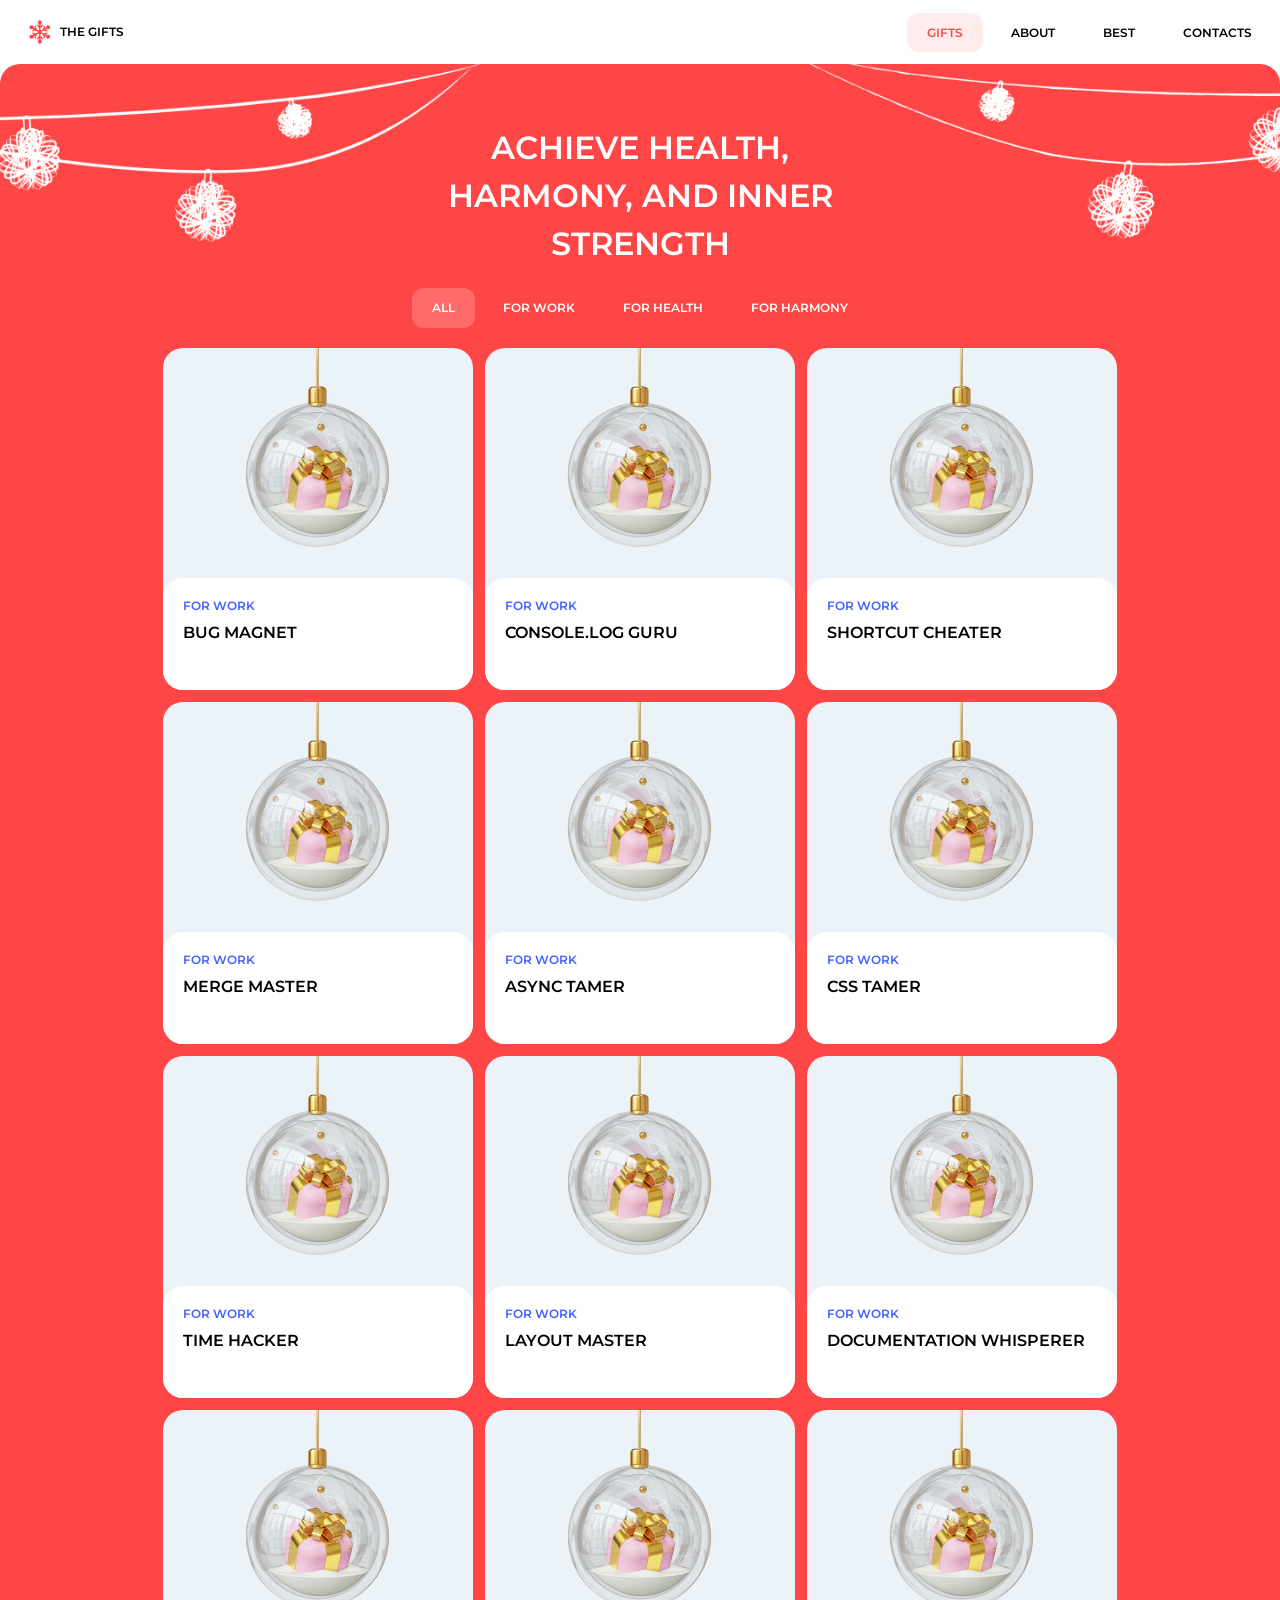
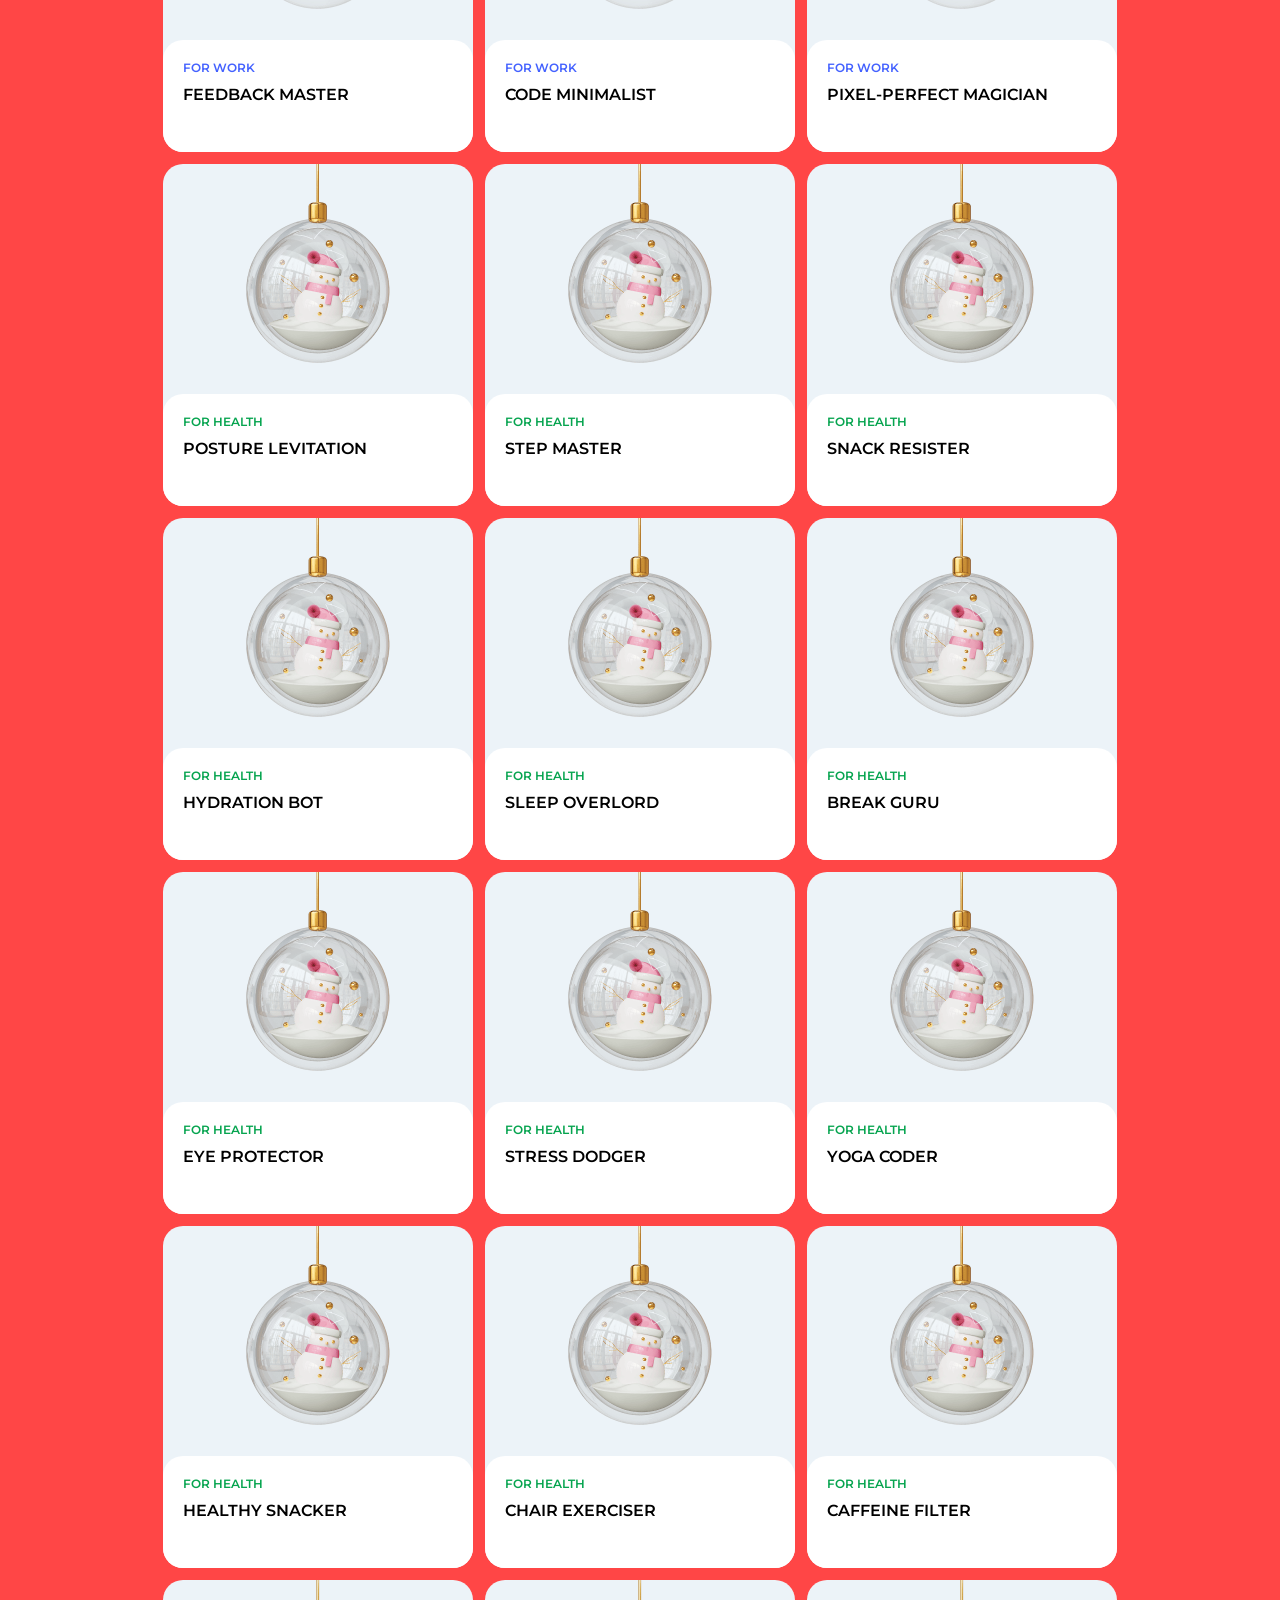
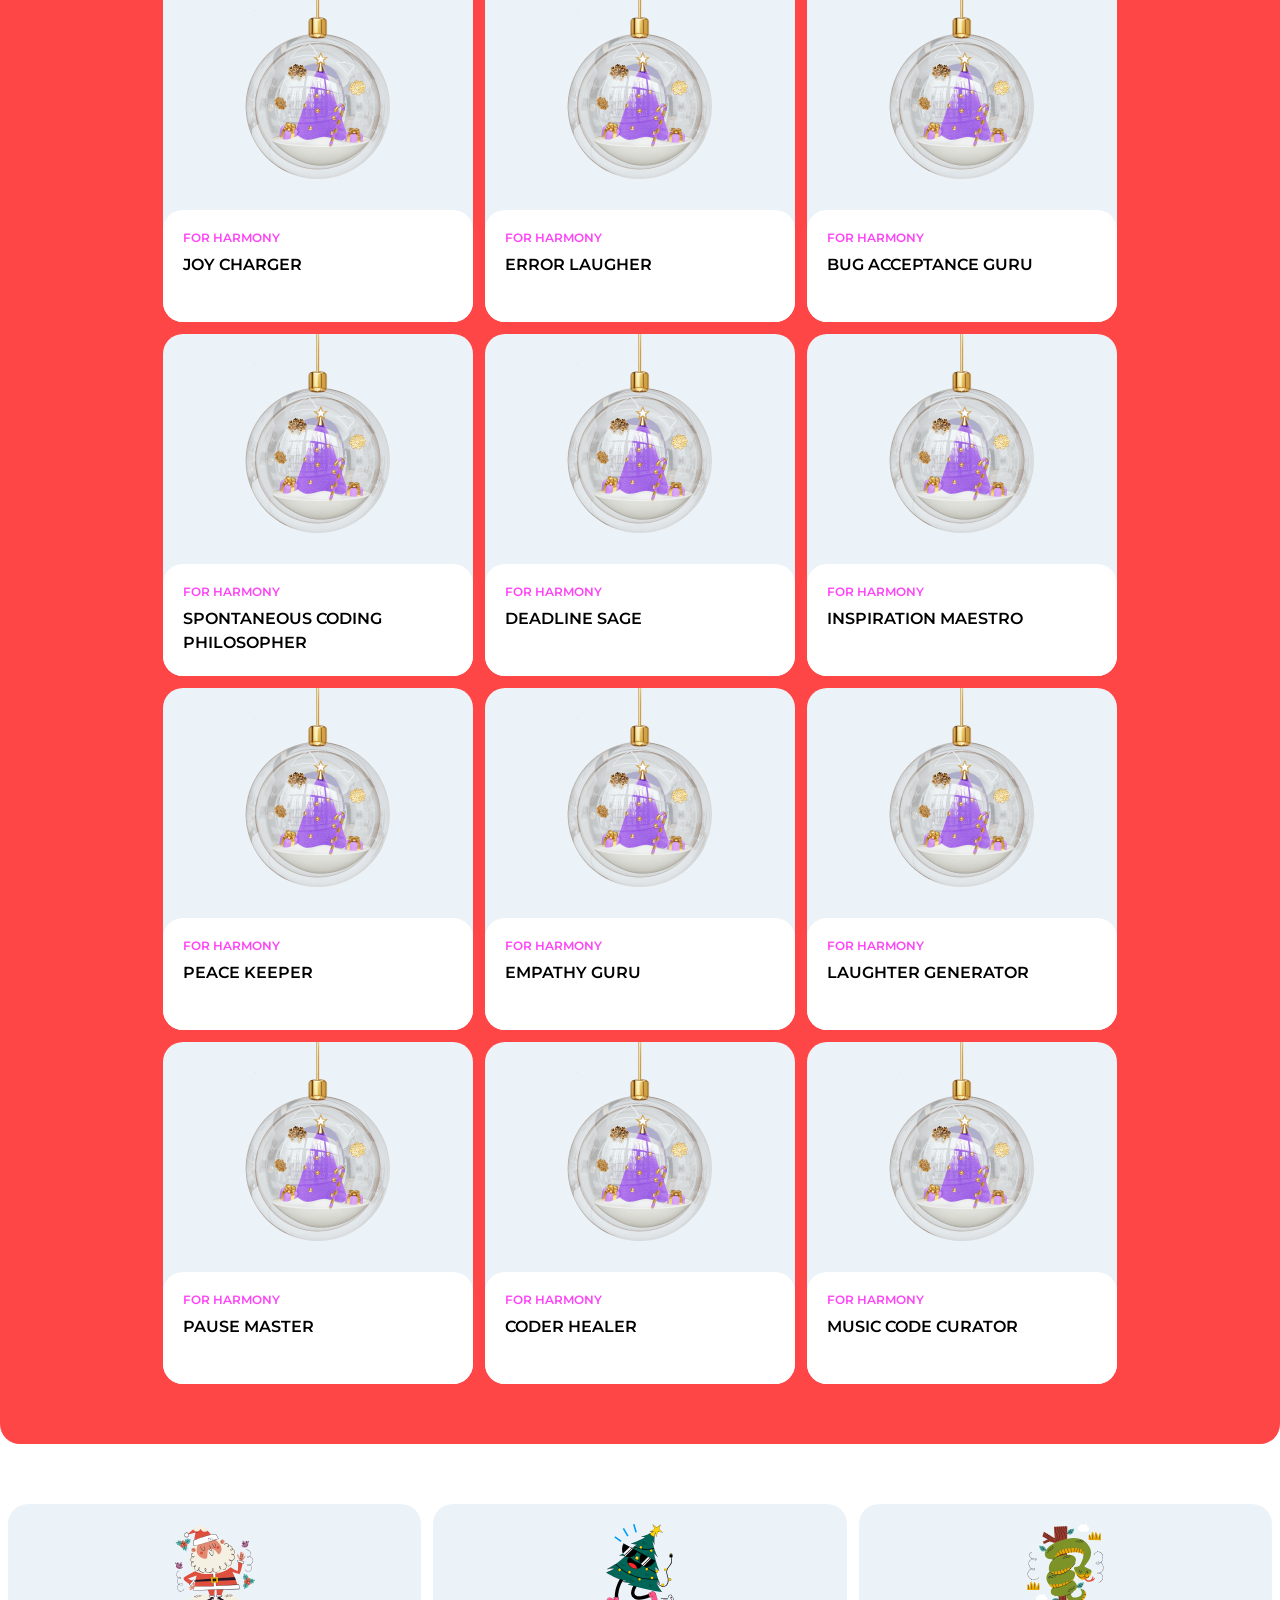
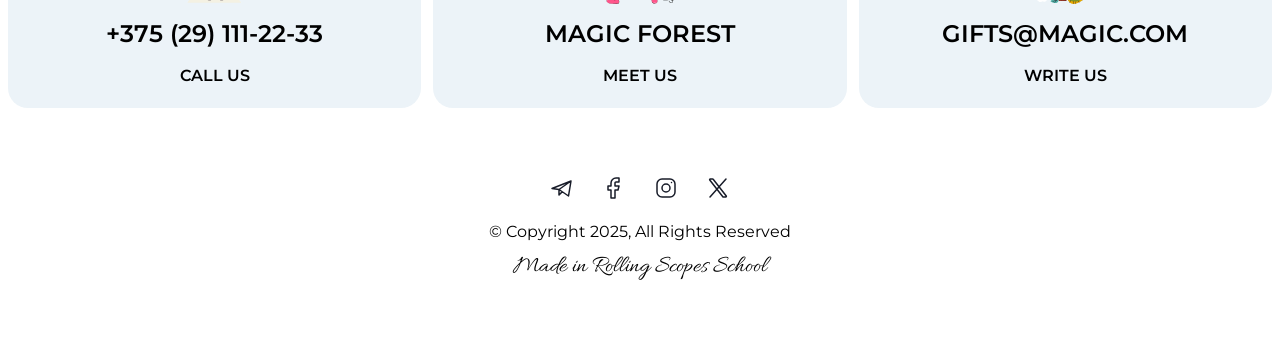
==== commit 4ccda782: "fix: modal incorrect events creation" ====
--- a/christmas-shop/gifts.html
+++ b/christmas-shop/gifts.html
@@ -33,7 +33,7 @@
             </nav>
         </header>
         <main>
-            <section class="burger-section">
+            <div class="burger-section">
                 <nav>
                     <ul class="burger-links">
                         <li><a class="action-large active" href="gifts.html">Gifts</a></li>
@@ -42,7 +42,7 @@
                         <li><a class="action-large" href="#contacts">Contacts</a></li>
                     </ul>
                 </nav>
-            </section>
+            </div>
             <section id="gifts">
                 <div class="gifts-content">
                     <h1>Achieve health, harmony, and inner strength</h1>
@@ -258,8 +258,8 @@
     <script src="js/index.js"></script>
     <script src="js/burger.js"></script>
     <script src="js/scroll-to-top.js"></script>
-    <script src="js/gifts-load.js"></script>
+    <script src="js/gifts-load.js" type="module"></script>
     <script src="js/category-switching.js"></script>
-    <script src="js/show-card.js"></script>
+    <script src="js/show-card.js" type="module"></script>
 </body>
 </html>
--- a/christmas-shop/css/general.css
+++ b/christmas-shop/css/general.css
@@ -116,7 +116,6 @@
 
 body.active {
     overflow: hidden;
-    height: 100vh;
 }
 
 section {
@@ -269,7 +268,7 @@
     display: none;
 }
 
-#gift-item-modal {
+.gift-item-modal {
     display: none;
 }
 
@@ -340,7 +339,6 @@
     display: flex;
     flex-direction: column;
     gap: 8px;
-    text-align: justify;
     width: 100%;
 }
 
